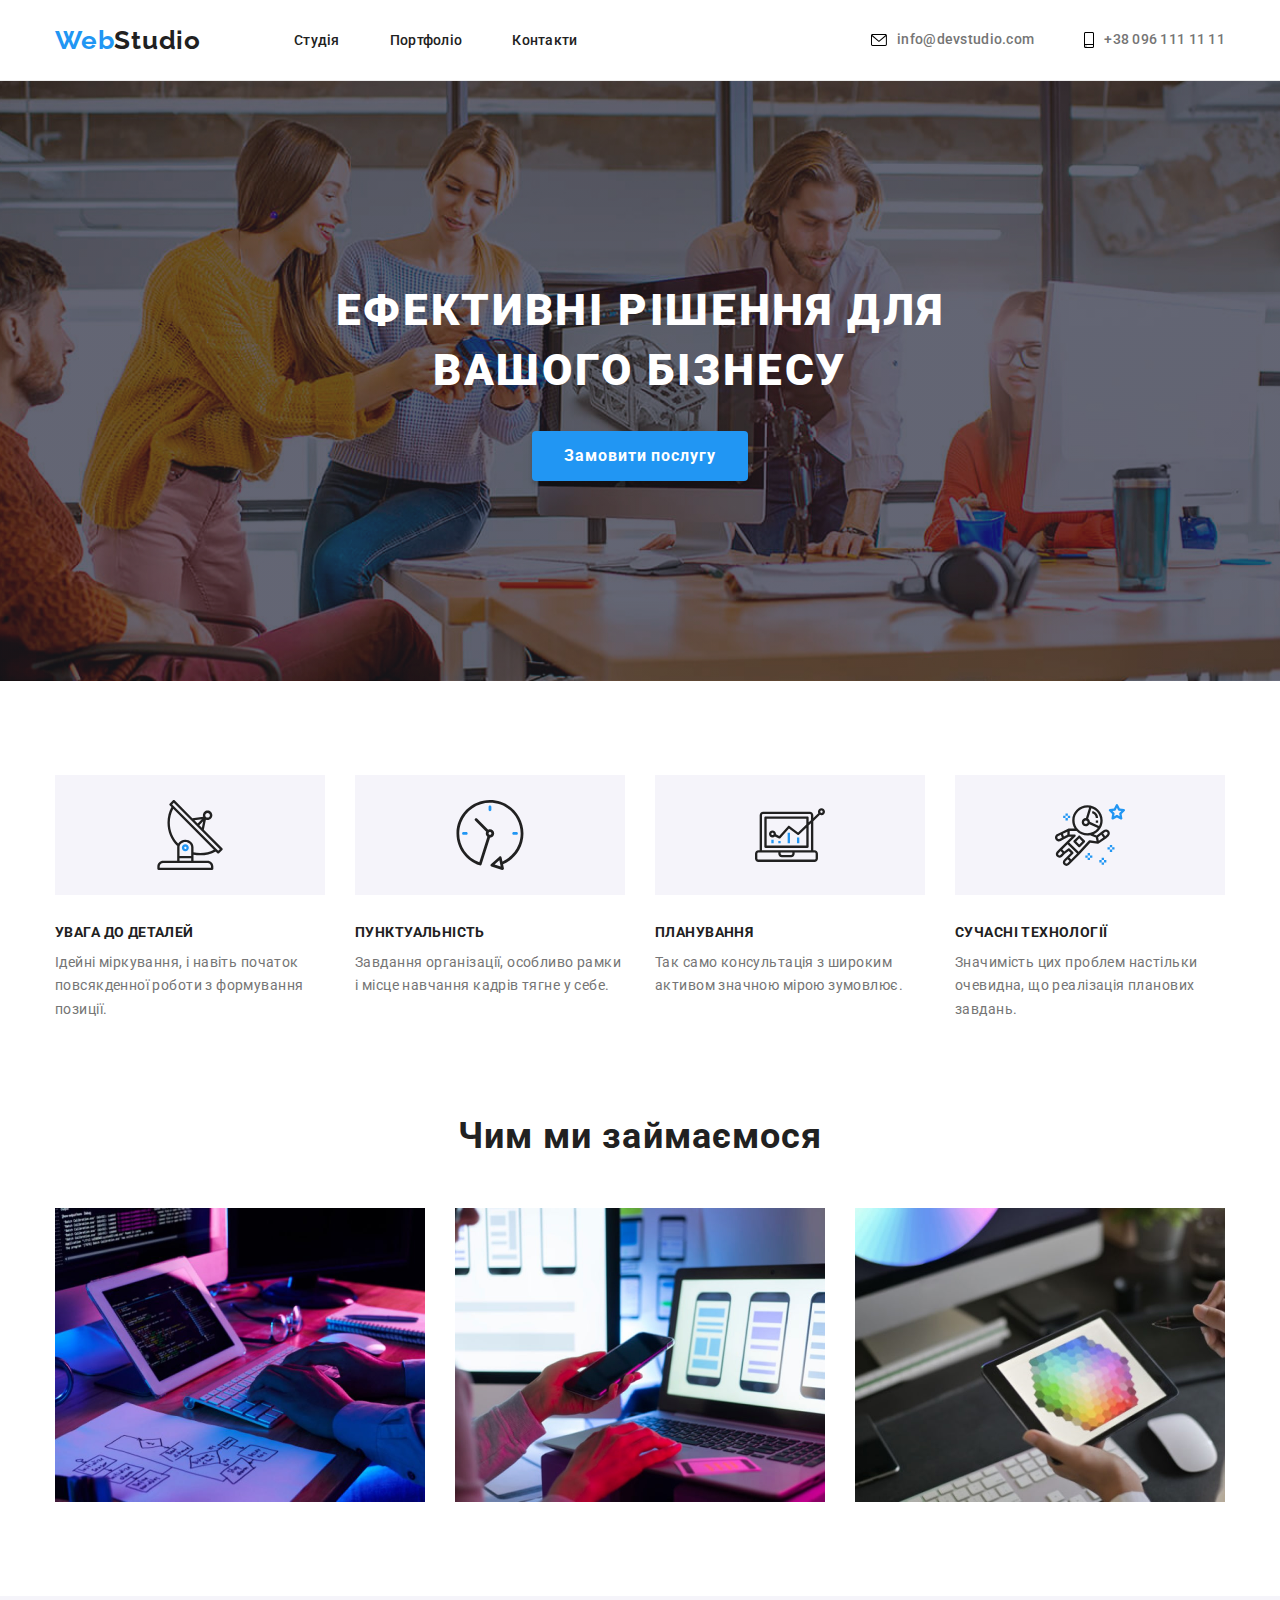
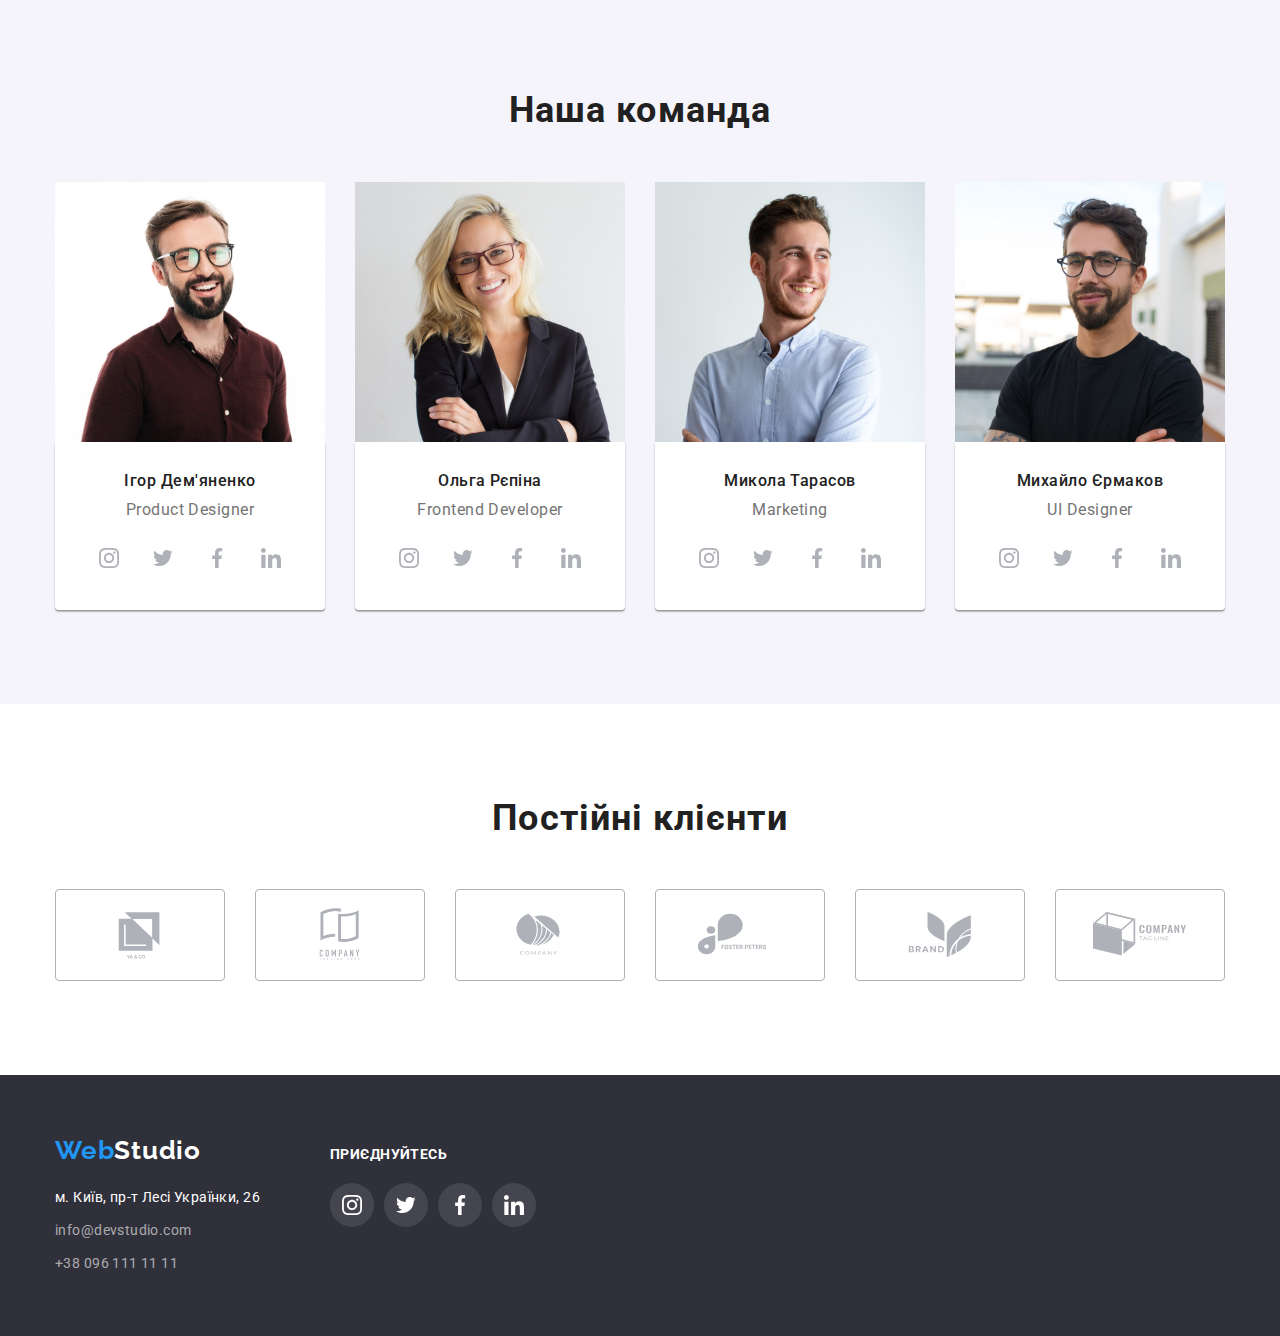
==== index.html @ 471a7d5c "start" ====
<!DOCTYPE html>
<html lang="uk">
  <head>
    <meta charset="UTF-8" />
    <meta http-equiv="X-UA-Compatible" content="IE=edge" />
    <meta name="viewport" content="width=device-width, initial-scale=1.0" />
    <title>Студія</title>
    <link rel="preconnect" href="https://fonts.googleapis.com" />
    <link rel="preconnect" href="https://fonts.gstatic.com" crossorigin />
    <link
      href="https://fonts.googleapis.com/css2?family=Raleway:wght@400;500;700;900&family=Roboto:wght@400;500;700;900&display=swap"
      rel="stylesheet"
    />
    <link
      rel="stylesheet"
      href="https://cdn.jsdelivr.net/npm/modern-normalize@1.1.0/modern-normalize.min.css"
    />
    <link rel="stylesheet" href="css/styles.css" />
  </head>

  <body>
    <!--header-->
    <header class="head-sectione">
      <div class="conteiner-top main-nav">
        <a href="index.html" class="logo-top" lang="en"
          ><span class="logo-top-color">Web</span>Studio</a
        >

        <nav>
          <ul class="link-focus site-nav">
            <li class="items"><a href="index.html" class="nav-link">Студія</a></li>
            <li class="items"><a href="portfolio.html" class="nav-link">Портфоліо</a></li>
            <li class="items"><a href="#" class="nav-link">Контакти</a></li>
          </ul>
        </nav>

        <ul class="link-focus auth-nav">
          <li class="items">
            <a href="mailto:info@devstudio.com" class="contact-nav">
              <svg class="nav-icones" width="16" height="12">
                <use href="./images/icons.svg#poshta"></use>
              </svg>
              info@devstudio.com
            </a>
          </li>
          <li class="items">
            <a href="tel:+380961111111" class="contact-nav">
              <svg class="nav-icones" width="10" height="16">
                <use href="./images/icons.svg#smartphone"></use>
              </svg>
              +38 096 111 11 11
            </a>
          </li>
        </ul>
      </div>
    </header>
    <main>
      <!--section_1-->
      <section class="b-section">
        <div class="conteiner">
          <h1 class="header-text">
            Ефективні рішення для <br />
            вашого бізнесу
          </h1>
          <button class="button" type="button">Замовити послугу</button>
        </div>
      </section>

      <!--section_2-->
      <section class="sections">
        <div class="conteiner">
          <h2 class="title hidden-visally">Опис діятельності</h2>
          <ul class="list section-horizontal">
            <li class="items">
              <div class="first-icones">
                <svg class="icone" width="70" height="70">
                  <use href="./images/icons.svg#antenna" width="70" height="70"></use>
                </svg>
              </div>
              <h3 class="header-text-section-2">УВАГА ДО ДЕТАЛЕЙ</h3>
              <p class="text-section-2">
                Ідейні міркування, і навіть початок повсякденної роботи з формування позиції.
              </p>
            </li>
            <li class="items">
              <div class="first-icones">
                <svg class="icone" width="70" height="70">
                  <use href="./images/icons.svg#clock"></use>
                </svg>
              </div>
              <h3 class="header-text-section-2">ПУНКТУАЛЬНІСТЬ</h3>
              <p class="text-section-2">
                Завдання організації, особливо рамки і місце навчання кадрів тягне у себе.
              </p>
            </li>
            <li class="items">
              <div class="first-icones">
                <svg class="icone" width="70" height="70">
                  <use href="./images/icons.svg#diagram"></use>
                </svg>
              </div>
              <h3 class="header-text-section-2">ПЛАНУВАННЯ</h3>
              <p class="text-section-2">
                Так само консультація з широким активом значною мірою зумовлює.
              </p>
            </li>
            <li class="items">
              <div class="first-icones">
                <svg class="icone" width="70" height="70">
                  <use href="./images/icons.svg#astronaut"></use>
                </svg>
              </div>
              <h3 class="header-text-section-2">СУЧАСНІ ТЕХНОЛОГІЇ</h3>
              <p class="text-section-2">
                Значимість цих проблем настільки очевидна, що реалізація планових завдань.
              </p>
            </li>
          </ul>
        </div>
      </section>
      <!--section_3-->
      <section class="sections about">
        <div class="conteiner">
          <h2 class="title">Чим ми займаємося</h2>
          <ul class="list section-3">
            <li class="items">
              <a href="images/photo_2022-07-14_23-06-50.jpg">
                <img
                  src="images/photo_2022-07-14_23-06-50.jpg"
                  alt="photo"
                  width="370"
                  height="294"
                  class="foto section-3"
              /></a>
            </li>

            <li class="items">
              <a href="images/photo_2022-07-14_23-08-23.jpg">
                <img
                  src="images/photo_2022-07-14_23-08-23.jpg"
                  alt="photo"
                  width="370"
                  height="294"
                  class="foto section-3"
              /></a>
            </li>

            <li class="items">
              <a href="images/photo_2022-07-14_23-08-29.jpg">
                <img
                  src="images/photo_2022-07-14_23-08-29.jpg"
                  alt="photo"
                  width="370"
                  height="294"
                  class="foto section-3"
              /></a>
            </li>
          </ul>
        </div>
      </section>
      <!--section_4-->
      <section class="sections teams">
        <div class="conteiner">
          <h2 class="title">Наша команда</h2>
          <ul class="list section-4">
            <li class="items">
              <a href="images/photo_2022-07-14_22-47-18.jpg">
                <img
                  src="images/photo_2022-07-14_22-47-18.jpg"
                  alt="photo"
                  width="270"
                  height="260"
                  class="foto"
              /></a>
              <div class="conteiner-team">
                <h3 class="header-text-section-4">Ігор Дем'яненко</h3>
                <p class="text-section-4" lang="en">Product Designer</p>
                <ul class="list team-sochmed">
                  <li class="item">
                    <a href="" class="team-links">
                      <svg aria-label="іконка інстаграм" class="icones" width="44" height="44">
                        <use href="./images/icons.svg#icon-instagram"></use>
                      </svg>
                    </a>
                  </li>
                  <li class="item">
                    <a href="" class="team-links">
                      <svg aria-label="іконка твітер" class="icones" width="44" height="44">
                        <use href="./images/icons.svg#icon-tviter"></use>
                      </svg>
                    </a>
                  </li>
                  <li class="item">
                    <a href="" class="team-links">
                      <svg aria-label="іконка феїсбук" class="icones" width="44" height="44">
                        <use href="./images/icons.svg#icon-facebook"></use>
                      </svg>
                    </a>
                  </li>
                  <li class="item">
                    <a href="" class="team-links"
                      ><svg aria-label="іконка линкедін" class="icones" width="44" height="44">
                        <use href="./images/icons.svg#icon-linkedin"></use>
                      </svg>
                    </a>
                  </li>
                </ul>
              </div>
            </li>
            <li class="items">
              <a href="images/photo_2022-07-14_23-00-56.jpg">
                <img
                  src="images/photo_2022-07-14_23-00-56.jpg"
                  alt="photo"
                  width="270"
                  height="260"
                  class="foto"
              /></a>
              <div class="conteiner-team">
                <h3 class="header-text-section-4">Ольга Рєпіна</h3>
                <p class="text-section-4" lang="en">Frontend Developer</p>
                <ul class="list team-sochmed">
                  <li class="item">
                    <a href="" class="team-links">
                      <svg aria-label="іконка інстаграм" class="icones" width="44" height="44">
                        <use href="./images/icons.svg#icon-instagram"></use>
                      </svg>
                    </a>
                  </li>
                  <li class="item">
                    <a href="" class="team-links">
                      <svg aria-label="іконка твітер" class="icones" width="44" height="44">
                        <use href="./images/icons.svg#icon-tviter"></use>
                      </svg>
                    </a>
                  </li>
                  <li class="item">
                    <a href="" class="team-links">
                      <svg aria-label="іконка феїсбук" class="icones" width="44" height="44">
                        <use href="./images/icons.svg#icon-facebook"></use>
                      </svg>
                    </a>
                  </li>
                  <li class="item">
                    <a href="" class="team-links"
                      ><svg aria-label="іконка линкедін" class="icones" width="44" height="44">
                        <use href="./images/icons.svg#icon-linkedin"></use>
                      </svg>
                    </a>
                  </li>
                </ul>
              </div>
            </li>
            <li class="items">
              <a href="images/photo_2022-07-14_23-04-40.jpg">
                <img
                  src="images/photo_2022-07-14_23-04-40.jpg"
                  alt="photo"
                  width="270"
                  height="260"
                  class="foto"
              /></a>
              <div class="conteiner-team">
                <h3 class="header-text-section-4">Микола Тарасов</h3>
                <p class="text-section-4" lang="en">Marketing</p>
                <ul class="list team-sochmed">
                  <li class="item">
                    <a href="" class="team-links">
                      <svg aria-label="іконка інстаграм" class="icones" width="44" height="44">
                        <use href="./images/icons.svg#icon-instagram"></use>
                      </svg>
                    </a>
                  </li>
                  <li class="item">
                    <a href="" class="team-links">
                      <svg aria-label="іконка твітер" class="icones" width="44" height="44">
                        <use href="./images/icons.svg#icon-tviter"></use>
                      </svg>
                    </a>
                  </li>
                  <li class="item">
                    <a href="" class="team-links">
                      <svg aria-label="іконка феїсбук" class="icones" width="44" height="44">
                        <use href="./images/icons.svg#icon-facebook"></use>
                      </svg>
                    </a>
                  </li>
                  <li class="item">
                    <a href="" class="team-links"
                      ><svg aria-label="іконка линкедін" class="icones" width="44" height="44">
                        <use href="./images/icons.svg#icon-linkedin"></use>
                      </svg>
                    </a>
                  </li>
                </ul>
              </div>
            </li>
            <li class="items">
              <a href="images/photo_2022-07-14_23-06-06.jpg">
                <img
                  src="images/photo_2022-07-14_23-06-06.jpg"
                  alt="photo"
                  width="270"
                  height="260"
                  class="foto"
              /></a>
              <div class="conteiner-team">
                <h3 class="header-text-section-4">Михайло Єрмаков</h3>
                <p class="text-section-4" lang="en">UI Designer</p>
                <ul class="list team-sochmed">
                  <li class="item">
                    <a href="" class="team-links">
                      <svg aria-label="іконка інстаграм" class="icones" width="44" height="44">
                        <use href="./images/icons.svg#icon-instagram"></use></svg
                    ></a>
                  </li>

                  <li class="item">
                    <a href="" class="team-links">
                      <svg aria-label="іконка твітер" class="icones" width="44" height="44">
                        <use href="./images/icons.svg#icon-tviter"></use>
                      </svg>
                    </a>
                  </li>
                  <li class="item">
                    <a href="" class="team-links">
                      <svg aria-label="іконка феїсбук" class="icones" width="44" height="44">
                        <use href="./images/icons.svg#icon-facebook"></use>
                      </svg>
                    </a>
                  </li>
                  <li class="item">
                    <a href="" class="team-links"
                      ><svg aria-label="іконка линкедін" class="icones" width="44" height="44">
                        <use href="./images/icons.svg#icon-linkedin"></use>
                      </svg>
                    </a>
                  </li>
                </ul>
              </div>
            </li>
          </ul>
        </div>
      </section>

      <!--section_5-->
      <section class="sections">
        <div class="conteiner section-5">
          <h2 class="title">Постійні клієнти</h2>
          <ul class="list clients">
            <li class="item">
              <a href="" class="clients-links">
                <svg aria-label="іконка логотип" class="icones" width="106" height="60">
                  <use href="./images/icons.svg#icon-Logo"></use>
                </svg>
              </a>
            </li>
            <li class="item">
              <a href="" class="clients-links">
                <svg aria-label="іконка логотип" class="icones" width="106" height="60">
                  <use href="./images/icons.svg#icon-Logo-2"></use>
                </svg>
              </a>
            </li>
            <li class="item">
              <a href="" class="clients-links">
                <svg aria-label="іконка логотип" class="icones" width="106" height="60">
                  <use href="./images/icons.svg#icon-Logo-3"></use>
                </svg>
              </a>
            </li>
            <li class="item">
              <a href="" class="clients-links">
                <svg aria-label="іконка логотип" class="icones" width="106" height="60">
                  <use href="./images/icons.svg#icon-Logo-4"></use>
                </svg>
              </a>
            </li>
            <li class="item">
              <a href="" class="clients-links">
                <svg class="icones" width="106" height="60">
                  <use href="./images/icons.svg#icon-Logo-5"></use>
                </svg>
              </a>
            </li>
            <li class="item">
              <a href="" class="clients-links">
                <svg aria-label="іконка логотип" class="icones" width="106" height="60">
                  <use href="./images/icons.svg#icon-Logo-6"></use>
                </svg>
              </a>
            </li>
          </ul>
        </div>
      </section>
    </main>
    <!--Footer-->
    <footer class="footer-background">
      <div class="conteiner footer-conteiner">
        <div class="conteiner-footer">
          <a href="index.html" class="logo-footer" lang="en"
            >Web<span class="logo-footer-color">Studio</span></a
          >
          <address>
            <ul class="ul-address">
              <li class="items">
                <a
                  class="adress-link"
                  href="https://goo.gl/maps/CPtrU1FHBa2aNyZL9"
                  target="_blank"
                  rel="noopener noreferrer"
                  >м. Київ, пр-т Лесі Українки, 26</a
                >
              </li>
              <li class="items">
                <a href="mailto:info@devstudio.com" class="contact-footer">info@devstudio.com</a>
              </li>
              <li class="items">
                <a href="tel:+380961111111" class="contact-footer">+38 096 111 11 11</a>
              </li>
            </ul>
          </address>
        </div>

        <div class="sochmed-conteiner">
          <h2 class="title-footer">ПРИЄДНУЙТЕСЬ</h2>
          <ul class="list footer-sochmed">
            <li class="item">
              <a href="" class="foot-links">
                <svg aria-label="іконка інстаграм" class="icones" width="20" height="20">
                  <use href="./images/icons.svg#icon-instagram"></use>
                </svg>
              </a>
            </li>
            <li class="item">
              <a href="" class="foot-links">
                <svg aria-label="іконка твітер" class="icones" width="20" height="20">
                  <use href="./images/icons.svg#icon-tviter"></use>
                </svg>
              </a>
            </li>
            <li class="item">
              <a href="" class="foot-links">
                <svg aria-label="іконка феїсбук" class="icones" width="20" height="20">
                  <use href="./images/icons.svg#icon-facebook"></use>
                </svg>
              </a>
            </li>
            <li class="item">
              <a href="" class="foot-links">
                <svg aria-label="іконка линкедін" class="icones" width="20" height="20">
                  <use href="./images/icons.svg#icon-linkedin"></use>
                </svg>
              </a>
            </li>
          </ul>
        </div>
      </div>
    </footer>
  </body>
</html>
---- css/styles.css ----
html {
  box-sizing: border-box;
}

*,
*::before,
*::after {
  box-sizing: inherit;
}

img {
  display: block;
  max-width: 100%;
}

.list,
.link-focus,
.ul-address {
  list-style: none;
  padding: 0;
  margin: 0;
}

h1,
h2,
h3,
h4,
p {
  margin-top: 0;
  margin-bottom: 0;
}

ul,
ol {
  margin-top: 0;
  margin-bottom: 0;
  padding-left: 0;
}

button {
  cursor: pointer;
}

body {
  font-family: 'Raleway', sans-serif;
  font-family: 'Roboto', sans-serif;
  font-size: 16px;
  letter-spacing: 0.03em;
  color: var(--text-color-p);
  background-color: var(--body-background-color);
}

:root {
  --text-color: #212121;
  --beckground-color: #2196f3;
  --text-color-p: #757575;
  --body-background-color: #ffffff;
  --button-hover-focus: #188ce8;
  --footer-bacground-color: #2f303a;
  --teams-bacground-color: #f5f4fa;
  --border-color: #eeeeee;
  --icone-color: #afb1b8;
  --icone-bg-color: #f5f4fa;
  /* --technical-color: tomato; */
}

.sections {
  padding-top: 94px;
  padding-bottom: 94px;
}

.conteiner,
.conteiner-top {
  margin-left: auto;
  margin-right: auto;
  padding-left: 15px;
  padding-right: 15px;
  width: 1200px;
  outline: 2px solid var(--technical-color);
}

/* =========================header ==================== */
.head-sectione {
  background-color: var(--body-background-color);
  border-bottom: 1px solid;
  color: #ececec;
}

.conteiner-top {
  height: 80px;
}

.logo-top {
  font-family: 'Raleway';
  font-weight: 700;
  font-size: 26px;
  line-height: 1.19;
  letter-spacing: 0.03em;
  color: var(--text-color);
  text-decoration: none;
}

.logo-top-color {
  color: var(--beckground-color);
}

/* =========================== nav ==========================*/
.main-nav {
  display: flex;
  align-items: center;
}

.site-nav {
  display: flex;
  margin-left: 93px;
}

.site-nav .items:not(:last-child) {
  margin-right: 50px;
}

.auth-nav {
  display: flex;
  margin-left: auto;
}

.auth-nav .link {
  padding-top: 32px;
  padding-bottom: 32px;
}

.auth-nav .items:not(:first-child) {
  margin-left: 50px;
}

.link-focus a:hover {
  color: var(--beckground-color);
}

.link-focus a:focus {
  outline: none;
  color: var(--beckground-color);
}

.nav-link,
.contact-nav {
  font-weight: 500;
  font-size: 14px;
  line-height: 1.14;
  letter-spacing: 0.02em;
  text-decoration: none;
  color: var(--text-color);
}

.contact-nav {
  display: flex;
  align-items: center;
  color: var(--text-color-p);
}

.nav-icones {
  margin-right: 10px;
}

.site-nav:hover,
.site-nav:focus,
.auth-nav a:hover,
.auth-nav a:focus {
  color: var(--beckground-color);
  fill: var(--beckground-color);
}
/* ================== section_1 ==================== */
.b-section {
  padding-top: 200px;
  padding-bottom: 200px;
  background-color: var(--footer-bacground-color);
  text-align: center;
  background-image: linear-gradient(to right, rgba(47, 48, 58, 0.4), rgba(47, 48, 58, 0.4)),
    url(../images/сoworker.jpg);
  background-position: center;
  background-size: cover;
  max-width: 1600px;
  margin: 0 auto;
}

.header-text {
  font-weight: 900;
  font-size: 44px;
  line-height: 1.36;
  letter-spacing: 0.06em;
  text-transform: uppercase;
  text-decoration: none;
  color: var(--body-background-color);
  margin-top: 0px;
  margin-bottom: 30px;
}

/* =====================button Studio=====================*/
.button {
  font-family: 'Roboto';
  background: var(--beckground-color);
  box-shadow: 0px 4px 4px rgba(0, 0, 0, 0.15);
  border-radius: 4px;
  font-weight: 700;
  font-size: 16px;
  line-height: 1.87;
  display: inline-block;
  align-items: center;
  text-align: center;
  letter-spacing: 0.06em;
  color: var(--body-background-color);
  border-color: transparent;
  padding: 8px 30px;
}

.button:hover,
.button:focus {
  background-color: var(--button-hover-focus);
  box-shadow: 0px 4px 4px rgba(0, 0, 0, 0.15);
  border-radius: 4px;
}

/* ============================ cection-2================= */
.section-horizontal {
  display: flex;
  flex-wrap: wrap;
  margin: 0 0 0 -30px;
  padding: 0px;
}

.section-horizontal > .items {
  flex-basis: calc(100% / 4 - 30px);
  margin-left: 30px;
}

.title {
  font-weight: 700;
  font-size: 36px;
  line-height: 1.16;
  text-align: center;
  letter-spacing: 0.03em;
  color: var(--text-color);
  margin: 0px;
  margin-bottom: 50px;
}

.hidden-visally {
  position: fixed;
  transform: scale(0);
}

.hidden-visally .text-section-2 {
  color: var(--secondory-text-color);
  margin-top: 0;
  font-size: 14px;
  line-height: 1.7;
}

.header-text-section-2 {
  font-weight: 700;
  font-size: 14px;
  line-height: 1.14;
  letter-spacing: 0.03em;
  text-transform: uppercase;
  color: var(--text-color);
  margin-bottom: 10px;
}

.text-section-2 {
  font-size: 14px;
  line-height: 1.71;
  letter-spacing: 0.03em;
  text-decoration: none;
  color: var(--text-color-p);
  margin-top: 0;
}

.first-icones {
  height: 120px;
  margin-bottom: 30px;
  background-color: var(--icone-bg-color);
  display: flex;
  justify-content: center;
  align-items: center;
}

.icone {
  background-color: var(--icone-bg-color);
}

/* Line
.line {
  width: 1600px;
  height: 0px;
  left: 0px;
  top: 80px;
  border: 1px solid #ececec;
} */

/* ====================== section-3 ===================== */

.about {
  padding-top: 0;
}

.section-3 {
  display: flex;
}

.section-3 > .items {
  display: inline-block;
}

.section-3 .items + .items {
  margin-left: 30px;
}

/* ======================== section-4 ========================*/

.header-text-section-4,
.text-section-4 {
  font-weight: 500;
  font-size: 16px;
  line-height: 1.18;
  text-align: center;
  letter-spacing: 0.03em;
  color: var(--text-color);
  margin-top: 0;
}

.header-text-section-4 {
  margin-bottom: 10px;
}

.text-section-4 {
  font-weight: 400;
  font-size: 16px;
  color: var(--text-color-p);
}

.teams {
  background-color: var(--teams-bacground-color);
}

.section-4 {
  display: flex;
  flex-wrap: wrap;
  margin: 0 0 0 -30px;
}

.section-4 > .items {
  flex-basis: calc(100% / 4 - 30px);
  margin-left: 30px;
  background-color: var(--body-background-color);
  width: 270px;
}

.conteiner-team {
  display: block;
  padding: 30px 0;
  margin-top: 0;
  margin-bottom: 0;
  outline: 2px solid var(--technical-color);
  box-shadow: 0px 1px 3px rgba(0, 0, 0, 0.12), 0px 1px 1px rgba(0, 0, 0, 0.14),
    0px 2px 1px rgba(0, 0, 0, 0.2);
  border-radius: 0px 0px 4px 4px;
}

.team-sochmed {
  display: flex;
  flex-wrap: wrap;
  justify-content: center;
  column-gap: 10px;
  margin-top: 16px;
}

.team-sochmed .icones {
  width: 20px;
  height: 20px;
  box-sizing: border-box;
  outline: 2px solid var(--technical-color);
}

.team-links {
  display: flex;
  align-items: center;
  justify-content: space-around;
  width: 44px;
  height: 44px;
  border-radius: 50%;
  color: var(--icone-color);
  fill: currentColor;
  outline: 2px solid var(--technical-color);
}
.team-links:hover,
.team-links:focus {
  color: var(--button-hover-focus);
  background-color: var(--beckground-color);
}

.team-links:hover .icones,
.team-links:focus .icones {
  fill: var(--body-background-color);
}

/* ====================== section-5 =======================================*/

.clients {
  display: flex;
  flex-wrap: wrap;
  justify-content: center;
  column-gap: 30px;
}

.clients .item {
  flex-basis: calc((100% - 150px) / 6);
}

.clients-links {
  display: flex;
  justify-content: center;
  align-items: center;
  height: 92px;
  color: var(--icone-color);
  fill: currentColor;
  border: 1px solid var(--icone-color);
  border-radius: 4px;
  outline: 2px solid var(--technical-color);
}

.clients > .icones {
  display: flex;
  align-self: center;
  width: 170px;
  height: 92px;
}

.clients-links:hover,
.clients-links:focus {
  fill: var(--beckground-color);
  border-color: var(--beckground-color);
}

/* =======================Footer===========================================*/
.logo-footer {
  font-family: 'Raleway';
  font-weight: 700;
  font-size: 26px;
  line-height: 1.19;
  letter-spacing: 0.03em;
  text-decoration: none;
  color: var(--beckground-color);
  display: inline-block;
  margin-bottom: 20px;
}

.logo-footer-color {
  color: var(--body-background-color);
}

.footer-background {
  background: var(--footer-bacground-color);
  padding-top: 60px;
  padding-bottom: 60px;
}

.adress-link {
  font-size: 14px;
  line-height: 1.7;
  font-style: normal;
  letter-spacing: 0.03em;
  text-decoration: none;
  color: var(--body-background-color);
}

.contact-footer {
  font-size: 14px;
  line-height: 1.7;
  text-decoration: none;
  font-style: normal;
  letter-spacing: 0.03em;
  color: rgba(255, 255, 255, 0.6);
}

.ul-address > .items:not(:last-child) {
  margin-bottom: 9px;
}

.ul-address a:hover,
.ul-address a:focus {
  color: var(--beckground-color);
  outline: none;
}

.sochmed-conteiner {
  margin-left: 70px;
}

.title-footer {
  font-family: 'Roboto';
  font-style: normal;
  font-weight: 700;

  font-size: 14px;
  line-height: 1.14;
  letter-spacing: 0.03em;
  text-transform: uppercase;
  margin-top: 12px;
  margin-bottom: 20px;
  color: var(--body-background-color);
}

.sochmed-footer {
  display: flex;
  flex-wrap: wrap;
}

.sochmed-footer {
  display: flex;
  flex-wrap: wrap;
}

.footer-conteiner {
  display: flex;
}

.footer-sochmed {
  display: flex;
  flex-wrap: wrap;
}

.footer-sochmed > .item {
  display: flex;
}

.icones .conteiner-footer {
  margin-left: auto;
  margin-right: auto;
  padding-left: 15px;
  padding-right: 15px;
  margin: 0;
  outline: 2px solid var(--technical-color);
}

.foot-links .icones {
  background-repeat: no-repeat;
  background-size: 20px 20px;
  background-position: left, center -10px, center, right;
  background-origin: content-box;
  fill: #ffffff;
}

.foot-links {
  display: flex;
  align-items: center;
  justify-content: center;
  margin-right: 10px;
  width: 44px;
  height: 44px;
  border-radius: 50%;
  color: var(--body-background-color);
  fill: currentColor;
  background-color: rgba(255, 255, 255, 0.1);
}
.foot-links:hover,
.foot-links:focus {
  color: var(--body-background-color);
  background-color: var(--button-hover-focus);
}

.foot-links {
  fill: var(--body-background-color);
}

/*========================= portfoli=========================*/
.button-portfolio {
  font-family: 'Roboto';
  font-weight: 500;
  font-size: 16px;
  line-height: 1.62;
  border-radius: 4px;
  border-color: transparent;
  text-align: center;
  background: #f5f4fa;
  border-radius: 4px;
  display: inline-block;
  padding: 6px 22px;
  background-color: var(--teams-bacground-color);
}

.button-portfolio:hover,
.button-portfolio:focus {
  color: var(--body-background-color);
  background-color: var(--button-hover-focus);
  font-family: 'Roboto';
  font-weight: 500;
  font-size: 16px;
  line-height: 1.62;
  box-shadow: 0px 3px 1px rgba(0, 0, 0, 0.1), 0px 1px 2px rgba(0, 0, 0, 0.08),
    0px 2px 2px rgba(0, 0, 0, 0.12);
  border-radius: 4px;
  border-color: transparent;
}

.conteiner-port-text {
  display: block;
  padding: 24px 20px;
  margin-top: 0;
  margin-bottom: 0;
  outline: 2px solid var(--technical-color);
  border-left: 1px solid var(--border-color);
  border-bottom: 1px solid var(--border-color);
  border-right: 1px solid var(--border-color);
}

.title-portfolio {
  font-weight: 700;
  font-size: 18px;
  line-height: 2;
  letter-spacing: 0.06em;
  color: var(--text-color);
  margin-top: 0px;
  margin-bottom: 4px;
}

.text-portfolio {
  font-size: 16px;
  line-height: 1.8;
  color: var(--text-color-p);
  letter-spacing: 0.03em;
  margin: 0px;
}

.main-portfolio .portfolio-button {
  display: flex;
  justify-content: center;
  margin-bottom: 50px;
}

.portfolio-button {
  display: flex;
}

.decoration {
  text-decoration: none;
}

.picture-decoration:hover,
.picture-decoration:focus {
  display: block;
  box-shadow: 0px 1px 1px rgba(0, 0, 0, 0.12), 0px 4px 4px rgba(0, 0, 0, 0.06),
    1px 4px 6px rgba(0, 0, 0, 0.16);
}

.portfolio-button > .items {
  display: inline-block;
}

.portfolio-button .items + .items {
  margin-left: 8px;
}

.elements-portfolio {
  display: flex;
  flex-wrap: wrap;
  justify-content: space-between;
}

.elements-portfolio > .items {
  flex-basis: calc(100% / 3 - 30px);
}

.elements-portfolio > .items:not(:nth-child(-n + 3)) {
  margin-top: 30px;
}
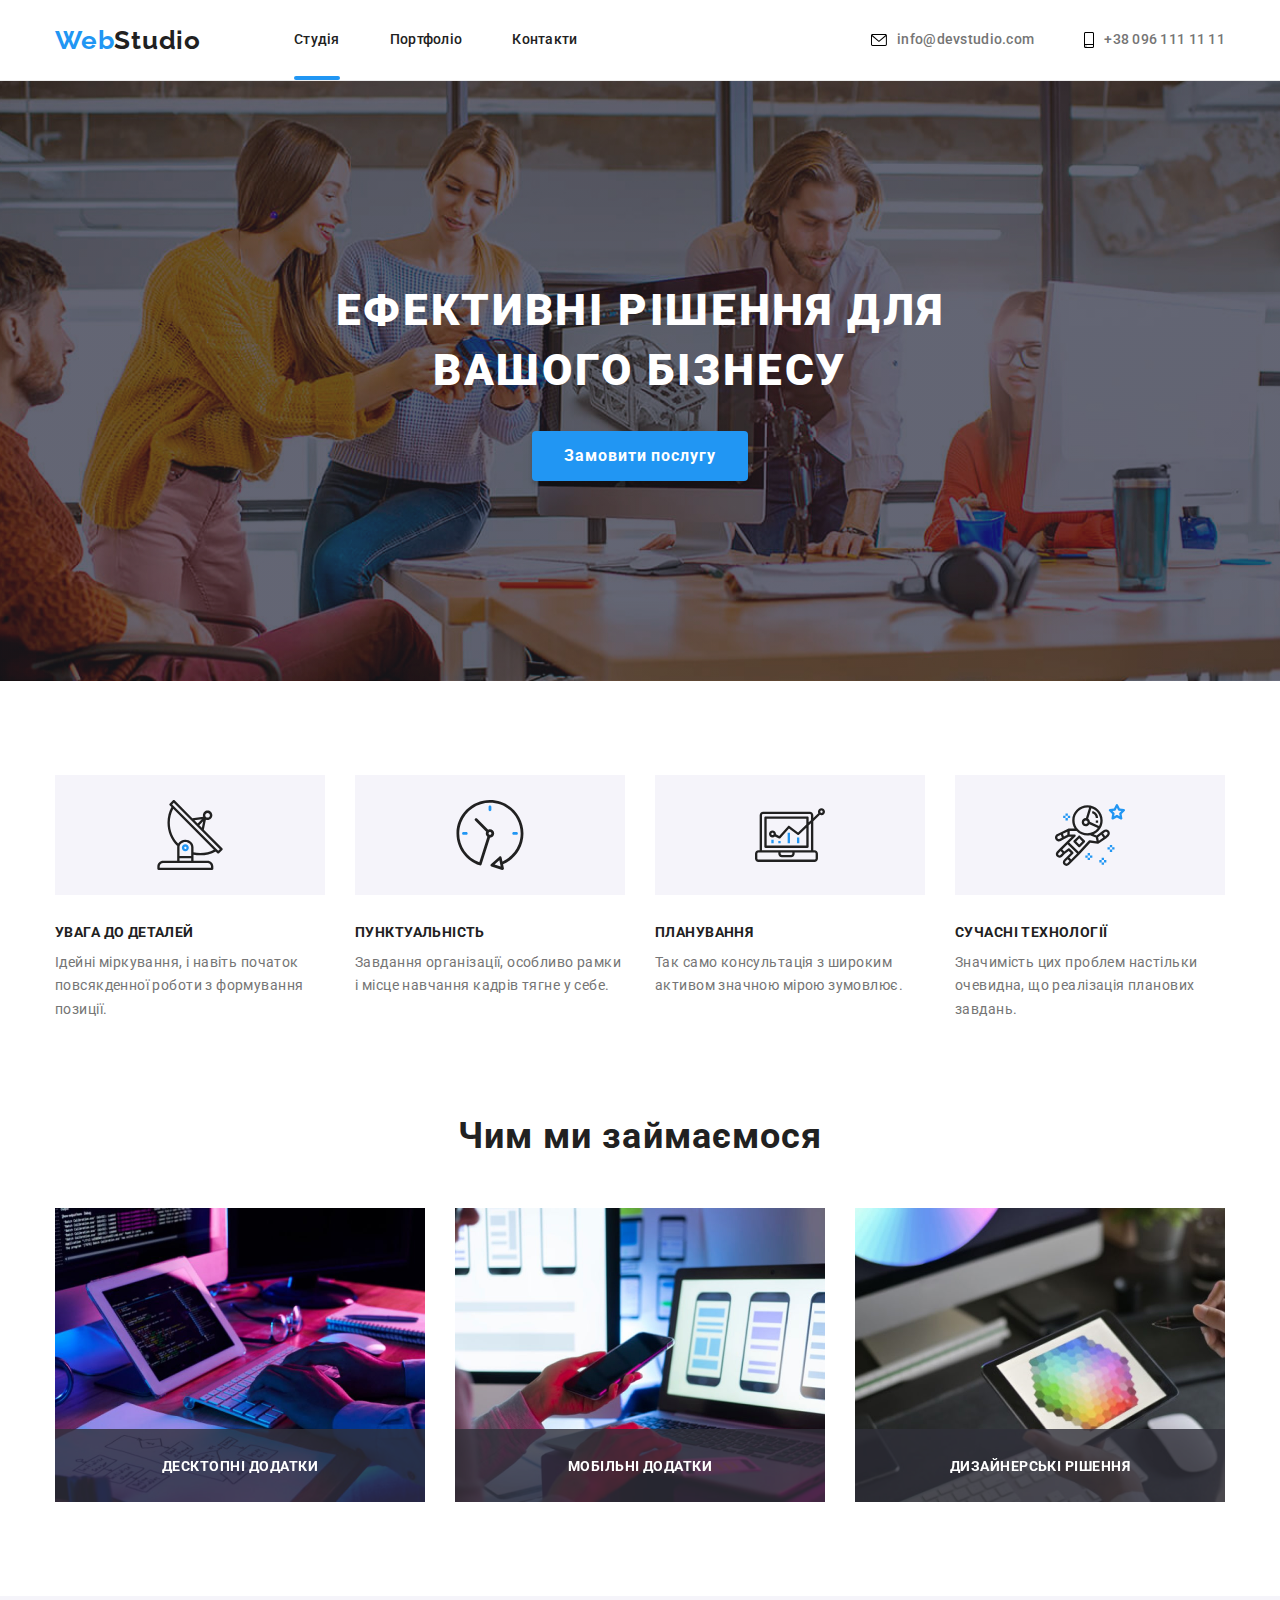
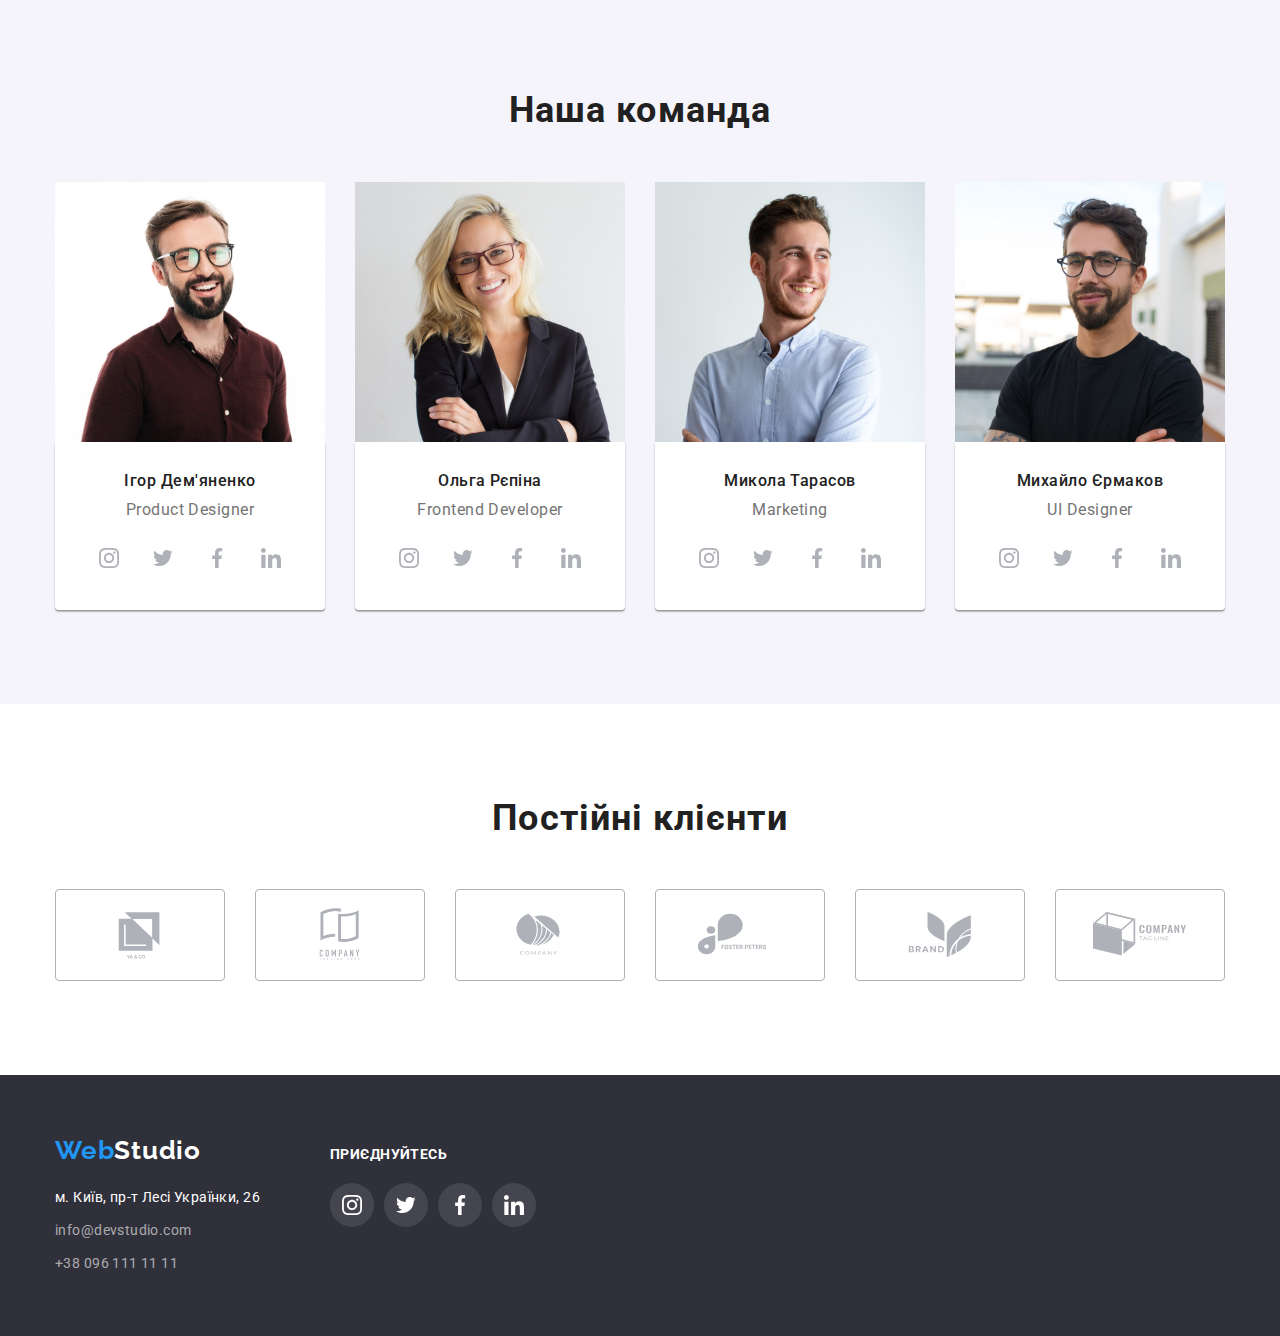
==== commit d9ef9138: "close" ====
--- a/index.html
+++ b/index.html
@@ -1,461 +1,411 @@
 <!DOCTYPE html>
 <html lang="uk">
-  <head>
-    <meta charset="UTF-8" />
-    <meta http-equiv="X-UA-Compatible" content="IE=edge" />
-    <meta name="viewport" content="width=device-width, initial-scale=1.0" />
-    <title>Студія</title>
-    <link rel="preconnect" href="https://fonts.googleapis.com" />
-    <link rel="preconnect" href="https://fonts.gstatic.com" crossorigin />
-    <link
-      href="https://fonts.googleapis.com/css2?family=Raleway:wght@400;500;700;900&family=Roboto:wght@400;500;700;900&display=swap"
-      rel="stylesheet"
-    />
-    <link
-      rel="stylesheet"
-      href="https://cdn.jsdelivr.net/npm/modern-normalize@1.1.0/modern-normalize.min.css"
-    />
-    <link rel="stylesheet" href="css/styles.css" />
-  </head>
+<head>
+  <meta charset="UTF-8" />
+  <meta http-equiv="X-UA-Compatible" content="IE=edge" />
+  <meta name="viewport" content="width=device-width, initial-scale=1.0" />
+  <title>Студія</title>
+  <link rel="preconnect" href="https://fonts.googleapis.com" />
+  <link rel="preconnect" href="https://fonts.gstatic.com" crossorigin />
+  <link
+    href="https://fonts.googleapis.com/css2?family=Raleway:wght@400;500;700;900&family=Roboto:wght@400;500;700;900&display=swap"
+    rel="stylesheet" />
+  <link rel="stylesheet" href="https://cdn.jsdelivr.net/npm/modern-normalize@1.1.0/modern-normalize.min.css" />
 
-  <body>
-    <!--header-->
-    <header class="head-sectione">
-      <div class="conteiner-top main-nav">
-        <a href="index.html" class="logo-top" lang="en"
-          ><span class="logo-top-color">Web</span>Studio</a
-        >
-
-        <nav>
-          <ul class="link-focus site-nav">
-            <li class="items"><a href="index.html" class="nav-link">Студія</a></li>
-            <li class="items"><a href="portfolio.html" class="nav-link">Портфоліо</a></li>
-            <li class="items"><a href="#" class="nav-link">Контакти</a></li>
-          </ul>
-        </nav>
-
-        <ul class="link-focus auth-nav">
-          <li class="items">
-            <a href="mailto:info@devstudio.com" class="contact-nav">
-              <svg class="nav-icones" width="16" height="12">
-                <use href="./images/icons.svg#poshta"></use>
-              </svg>
-              info@devstudio.com
-            </a>
-          </li>
-          <li class="items">
-            <a href="tel:+380961111111" class="contact-nav">
-              <svg class="nav-icones" width="10" height="16">
-                <use href="./images/icons.svg#smartphone"></use>
-              </svg>
-              +38 096 111 11 11
-            </a>
-          </li>
-        </ul>
-      </div>
-    </header>
-    <main>
-      <!--section_1-->
-      <section class="b-section">
-        <div class="conteiner">
-          <h1 class="header-text">
-            Ефективні рішення для <br />
-            вашого бізнесу
-          </h1>
-          <button class="button" type="button">Замовити послугу</button>
-        </div>
-      </section>
-
-      <!--section_2-->
-      <section class="sections">
-        <div class="conteiner">
-          <h2 class="title hidden-visally">Опис діятельності</h2>
-          <ul class="list section-horizontal">
+  <link rel="stylesheet" href="css/styles.css" />
+</head>
+<body>
+  <!--header-->
+  <header class="head-sectione">
+    <div class="conteiner-top main-nav">
+      <a href="index.html" class="logo-top" lang="en"><span class="logo-top-color">Web</span>Studio</a>
+      <nav>
+        <ul class="link-focus site-nav">
+          <li class="items"><a href="index.html" class="nav-link emphasize">Студія</a></li>
+          <li class="items"><a href="portfolio.html" class="nav-link">Портфоліо</a></li>
+          <li class="items"><a href="#" class="nav-link">Контакти</a></li>
+        </ul>
+      </nav>
+      <ul class="link-focus auth-nav">
+        <li class="items">
+          <a href="mailto:info@devstudio.com" class="contact-nav">
+            <svg class="nav-icones" width="16" height="12">
+              <use href="./images/icons.svg#poshta"></use>
+            </svg>
+            info@devstudio.com
+          </a>
+        </li>
+        <li class="items">
+          <a href="tel:+380961111111" class="contact-nav">
+            <svg class="nav-icones" width="10" height="16">
+              <use href="./images/icons.svg#smartphone"></use>
+            </svg>
+            +38 096 111 11 11
+          </a>
+        </li>
+      </ul>
+    </div>
+  </header>
+  <main>
+    <!-- section_1 -->
+    <section class="b-section">
+      <div class="conteiner">
+        <h1 class="header-text">
+          Ефективні рішення для <br />
+          вашого бізнесу
+        </h1>
+        <button class="button" type="button" data-modal-open>Замовити послугу</button>
+        <div class="backdrop is-hidden" data-modal>
+          <div class="modal" lang="en">
+            <p>Lorem ipsum dolor sit amet consectetur adipisicing elit. Vero voluptatum ab aliquid aperiam ea quaerat
+              quae,
+              distinctio placeat laborum hic.</p>
+            <button type="button" class="close-button" data-modal-close>
+              <svg class="close-img" width="18" height="18">
+                <use href="./images/icons.svg#icon-close-black"></use>
+              </svg>
+            </button>
+          </div>
+    </section>
+    <!--section_2-->
+    <section class="sections">
+      <div class="conteiner">
+        <h2 class="title hidden-visally">Опис діятельності</h2>
+        <ul class="list section-horizontal">
+          <li class="items">
+            <div class="first-icones">
+              <svg class="icone" width="70" height="70">
+                <use href="./images/icons.svg#antenna" width="70" height="70"></use>
+              </svg>
+            </div>
+            <h3 class="header-text-section-2">УВАГА ДО ДЕТАЛЕЙ</h3>
+            <p class="text-section-2">
+              Ідейні міркування, і навіть початок повсякденної роботи з формування позиції.
+            </p>
+          </li>
+          <li class="items">
+            <div class="first-icones">
+              <svg class="icone" width="70" height="70">
+                <use href="./images/icons.svg#clock"></use>
+              </svg>
+            </div>
+            <h3 class="header-text-section-2">ПУНКТУАЛЬНІСТЬ</h3>
+            <p class="text-section-2">
+              Завдання організації, особливо рамки і місце навчання кадрів тягне у себе.
+            </p>
+          </li>
+          <li class="items">
+            <div class="first-icones">
+              <svg class="icone" width="70" height="70">
+                <use href="./images/icons.svg#diagram"></use>
+              </svg>
+            </div>
+            <h3 class="header-text-section-2">ПЛАНУВАННЯ</h3>
+            <p class="text-section-2">
+              Так само консультація з широким активом значною мірою зумовлює.
+            </p>
+          </li>
+          <li class="items">
+            <div class="first-icones">
+              <svg class="icone" width="70" height="70">
+                <use href="./images/icons.svg#astronaut"></use>
+              </svg>
+            </div>
+            <h3 class="header-text-section-2">СУЧАСНІ ТЕХНОЛОГІЇ</h3>
+            <p class="text-section-2">
+              Значимість цих проблем настільки очевидна, що реалізація планових завдань.
+            </p>
+          </li>
+        </ul>
+      </div>
+    </section>
+    <!--section_3-->
+    <section class="sections about">
+      <div class="conteiner">
+        <h2 class="title">Чим ми займаємося</h2>
+        <ul class="list section-3">
+          <li class="items">
+            <a href="images/photo_2022-07-14_23-06-50.jpg">
+              <img src="images/photo_2022-07-14_23-06-50.jpg" alt="photo" width="370" height="294"
+                class="foto section-3" /></a>
+            <p class="about-discript">Десктопні додатки</p>
+          </li>
+          <li class="items">
+            <a href="images/photo_2022-07-14_23-08-23.jpg">
+              <img src="images/photo_2022-07-14_23-08-23.jpg" alt="photo" width="370" height="294"
+                class="foto section-3" /></a>
+            <p class="about-discript">Мобільні додатки</p>
+          </li>
+          <li class="items">
+            <a href="images/photo_2022-07-14_23-08-29.jpg">
+              <img src="images/photo_2022-07-14_23-08-29.jpg" alt="photo" width="370" height="294"
+                class="foto section-3" /></a>
+            <p class="about-discript">Дизайнерські рішення</p>
+          </li>
+        </ul>
+      </div>
+    </section>
+    <!--section_4-->
+    <section class="sections teams">
+      <div class="conteiner">
+        <h2 class="title">Наша команда</h2>
+        <ul class="list section-4">
+          <li class="items">
+            <a href="images/photo_2022-07-14_22-47-18.jpg">
+              <img src="images/photo_2022-07-14_22-47-18.jpg" alt="photo" width="270" height="260" class="foto" /></a>
+            <div class="conteiner-team">
+              <h3 class="header-text-section-4">Ігор Дем'яненко</h3>
+              <p class="text-section-4" lang="en">Product Designer</p>
+              <ul class="list team-sochmed">
+                <li class="item">
+                  <a href="" class="team-links">
+                    <svg aria-label="іконка інстаграм" class="icones" width="44" height="44">
+                      <use href="./images/icons.svg#icon-instagram"></use>
+                    </svg>
+                  </a>
+                </li>
+                <li class="item">
+                  <a href="" class="team-links">
+                    <svg aria-label="іконка твітер" class="icones" width="44" height="44">
+                      <use href="./images/icons.svg#icon-tviter"></use>
+                    </svg>
+                  </a>
+                </li>
+                <li class="item">
+                  <a href="" class="team-links">
+                    <svg aria-label="іконка феїсбук" class="icones" width="44" height="44">
+                      <use href="./images/icons.svg#icon-facebook"></use>
+                    </svg>
+                  </a>
+                </li>
+                <li class="item">
+                  <a href="" class="team-links"><svg aria-label="іконка линкедін" class="icones" width="44" height="44">
+                      <use href="./images/icons.svg#icon-linkedin"></use>
+                    </svg>
+                  </a>
+                </li>
+              </ul>
+            </div>
+          </li>
+          <li class="items">
+            <a href="images/photo_2022-07-14_23-00-56.jpg">
+              <img src="images/photo_2022-07-14_23-00-56.jpg" alt="photo" width="270" height="260" class="foto" /></a>
+            <div class="conteiner-team">
+              <h3 class="header-text-section-4">Ольга Рєпіна</h3>
+              <p class="text-section-4" lang="en">Frontend Developer</p>
+              <ul class="list team-sochmed">
+                <li class="item">
+                  <a href="" class="team-links">
+                    <svg aria-label="іконка інстаграм" class="icones" width="44" height="44">
+                      <use href="./images/icons.svg#icon-instagram"></use>
+                    </svg>
+                  </a>
+                </li>
+                <li class="item">
+                  <a href="" class="team-links">
+                    <svg aria-label="іконка твітер" class="icones" width="44" height="44">
+                      <use href="./images/icons.svg#icon-tviter"></use>
+                    </svg>
+                  </a>
+                </li>
+                <li class="item">
+                  <a href="" class="team-links">
+                    <svg aria-label="іконка феїсбук" class="icones" width="44" height="44">
+                      <use href="./images/icons.svg#icon-facebook"></use>
+                    </svg>
+                  </a>
+                </li>
+                <li class="item">
+                  <a href="" class="team-links"><svg aria-label="іконка линкедін" class="icones" width="44" height="44">
+                      <use href="./images/icons.svg#icon-linkedin"></use>
+                    </svg>
+                  </a>
+                </li>
+              </ul>
+            </div>
+          </li>
+          <li class="items">
+            <a href="images/photo_2022-07-14_23-04-40.jpg">
+              <img src="images/photo_2022-07-14_23-04-40.jpg" alt="photo" width="270" height="260" class="foto" /></a>
+            <div class="conteiner-team">
+              <h3 class="header-text-section-4">Микола Тарасов</h3>
+              <p class="text-section-4" lang="en">Marketing</p>
+              <ul class="list team-sochmed">
+                <li class="item">
+                  <a href="" class="team-links">
+                    <svg aria-label="іконка інстаграм" class="icones" width="44" height="44">
+                      <use href="./images/icons.svg#icon-instagram"></use>
+                    </svg>
+                  </a>
+                </li>
+                <li class="item">
+                  <a href="" class="team-links">
+                    <svg aria-label="іконка твітер" class="icones" width="44" height="44">
+                      <use href="./images/icons.svg#icon-tviter"></use>
+                    </svg>
+                  </a>
+                </li>
+                <li class="item">
+                  <a href="" class="team-links">
+                    <svg aria-label="іконка феїсбук" class="icones" width="44" height="44">
+                      <use href="./images/icons.svg#icon-facebook"></use>
+                    </svg>
+                  </a>
+                </li>
+                <li class="item">
+                  <a href="" class="team-links"><svg aria-label="іконка линкедін" class="icones" width="44" height="44">
+                      <use href="./images/icons.svg#icon-linkedin"></use>
+                    </svg>
+                  </a>
+                </li>
+              </ul>
+            </div>
+          </li>
+          <li class="items">
+            <a href="images/photo_2022-07-14_23-06-06.jpg">
+              <img src="images/photo_2022-07-14_23-06-06.jpg" alt="photo" width="270" height="260" class="foto" /></a>
+            <div class="conteiner-team">
+              <h3 class="header-text-section-4">Михайло Єрмаков</h3>
+              <p class="text-section-4" lang="en">UI Designer</p>
+              <ul class="list team-sochmed">
+                <li class="item">
+                  <a href="" class="team-links">
+                    <svg aria-label="іконка інстаграм" class="icones" width="44" height="44">
+                      <use href="./images/icons.svg#icon-instagram"></use>
+                    </svg></a>
+                </li>
+                <li class="item">
+                  <a href="" class="team-links">
+                    <svg aria-label="іконка твітер" class="icones" width="44" height="44">
+                      <use href="./images/icons.svg#icon-tviter"></use>
+                    </svg>
+                  </a>
+                </li>
+                <li class="item">
+                  <a href="" class="team-links">
+                    <svg aria-label="іконка феїсбук" class="icones" width="44" height="44">
+                      <use href="./images/icons.svg#icon-facebook"></use>
+                    </svg>
+                  </a>
+                </li>
+                <li class="item">
+                  <a href="" class="team-links"><svg aria-label="іконка линкедін" class="icones" width="44" height="44">
+                      <use href="./images/icons.svg#icon-linkedin"></use>
+                    </svg>
+                  </a>
+                </li>
+              </ul>
+            </div>
+          </li>
+        </ul>
+      </div>
+    </section>
+    <!--section_5-->
+    <section class="sections">
+      <div class="conteiner section-5">
+        <h2 class="title">Постійні клієнти</h2>
+        <ul class="list clients">
+          <li class="item">
+            <a href="" class="clients-links">
+              <svg aria-label="іконка логотип" class="icones" width="106" height="60">
+                <use href="./images/icons.svg#icon-Logo"></use>
+              </svg>
+            </a>
+          </li>
+          <li class="item">
+            <a href="" class="clients-links">
+              <svg aria-label="іконка логотип" class="icones" width="106" height="60">
+                <use href="./images/icons.svg#icon-Logo-2"></use>
+              </svg>
+            </a>
+          </li>
+          <li class="item">
+            <a href="" class="clients-links">
+              <svg aria-label="іконка логотип" class="icones" width="106" height="60">
+                <use href="./images/icons.svg#icon-Logo-3"></use>
+              </svg>
+            </a>
+          </li>
+          <li class="item">
+            <a href="" class="clients-links">
+              <svg aria-label="іконка логотип" class="icones" width="106" height="60">
+                <use href="./images/icons.svg#icon-Logo-4"></use>
+              </svg>
+            </a>
+          </li>
+          <li class="item">
+            <a href="" class="clients-links">
+              <svg class="icones" width="106" height="60">
+                <use href="./images/icons.svg#icon-Logo-5"></use>
+              </svg>
+            </a>
+          </li>
+          <li class="item">
+            <a href="" class="clients-links">
+              <svg aria-label="іконка логотип" class="icones" width="106" height="60">
+                <use href="./images/icons.svg#icon-Logo-6"></use>
+              </svg>
+            </a>
+          </li>
+        </ul>
+      </div>
+    </section>
+  </main>
+  <!--Footer-->
+  <footer class="footer-background">
+    <div class="conteiner footer-conteiner">
+      <div class="conteiner-footer">
+        <a href="index.html" class="logo-footer" lang="en">Web<span class="logo-footer-color">Studio</span></a>
+        <address>
+          <ul class="ul-address">
             <li class="items">
-              <div class="first-icones">
-                <svg class="icone" width="70" height="70">
-                  <use href="./images/icons.svg#antenna" width="70" height="70"></use>
-                </svg>
-              </div>
-              <h3 class="header-text-section-2">УВАГА ДО ДЕТАЛЕЙ</h3>
-              <p class="text-section-2">
-                Ідейні міркування, і навіть початок повсякденної роботи з формування позиції.
-              </p>
+              <a class="adress-link" href="https://goo.gl/maps/CPtrU1FHBa2aNyZL9" target="_blank"
+                rel="noopener noreferrer">м. Київ, пр-т Лесі Українки, 26</a>
             </li>
             <li class="items">
-              <div class="first-icones">
-                <svg class="icone" width="70" height="70">
-                  <use href="./images/icons.svg#clock"></use>
-                </svg>
-              </div>
-              <h3 class="header-text-section-2">ПУНКТУАЛЬНІСТЬ</h3>
-              <p class="text-section-2">
-                Завдання організації, особливо рамки і місце навчання кадрів тягне у себе.
-              </p>
+              <a href="mailto:info@devstudio.com" class="contact-footer">info@devstudio.com</a>
             </li>
             <li class="items">
-              <div class="first-icones">
-                <svg class="icone" width="70" height="70">
-                  <use href="./images/icons.svg#diagram"></use>
-                </svg>
-              </div>
-              <h3 class="header-text-section-2">ПЛАНУВАННЯ</h3>
-              <p class="text-section-2">
-                Так само консультація з широким активом значною мірою зумовлює.
-              </p>
-            </li>
-            <li class="items">
-              <div class="first-icones">
-                <svg class="icone" width="70" height="70">
-                  <use href="./images/icons.svg#astronaut"></use>
-                </svg>
-              </div>
-              <h3 class="header-text-section-2">СУЧАСНІ ТЕХНОЛОГІЇ</h3>
-              <p class="text-section-2">
-                Значимість цих проблем настільки очевидна, що реалізація планових завдань.
-              </p>
+              <a href="tel:+380961111111" class="contact-footer">+38 096 111 11 11</a>
             </li>
           </ul>
-        </div>
-      </section>
-      <!--section_3-->
-      <section class="sections about">
-        <div class="conteiner">
-          <h2 class="title">Чим ми займаємося</h2>
-          <ul class="list section-3">
-            <li class="items">
-              <a href="images/photo_2022-07-14_23-06-50.jpg">
-                <img
-                  src="images/photo_2022-07-14_23-06-50.jpg"
-                  alt="photo"
-                  width="370"
-                  height="294"
-                  class="foto section-3"
-              /></a>
-            </li>
-
-            <li class="items">
-              <a href="images/photo_2022-07-14_23-08-23.jpg">
-                <img
-                  src="images/photo_2022-07-14_23-08-23.jpg"
-                  alt="photo"
-                  width="370"
-                  height="294"
-                  class="foto section-3"
-              /></a>
-            </li>
-
-            <li class="items">
-              <a href="images/photo_2022-07-14_23-08-29.jpg">
-                <img
-                  src="images/photo_2022-07-14_23-08-29.jpg"
-                  alt="photo"
-                  width="370"
-                  height="294"
-                  class="foto section-3"
-              /></a>
-            </li>
-          </ul>
-        </div>
-      </section>
-      <!--section_4-->
-      <section class="sections teams">
-        <div class="conteiner">
-          <h2 class="title">Наша команда</h2>
-          <ul class="list section-4">
-            <li class="items">
-              <a href="images/photo_2022-07-14_22-47-18.jpg">
-                <img
-                  src="images/photo_2022-07-14_22-47-18.jpg"
-                  alt="photo"
-                  width="270"
-                  height="260"
-                  class="foto"
-              /></a>
-              <div class="conteiner-team">
-                <h3 class="header-text-section-4">Ігор Дем'яненко</h3>
-                <p class="text-section-4" lang="en">Product Designer</p>
-                <ul class="list team-sochmed">
-                  <li class="item">
-                    <a href="" class="team-links">
-                      <svg aria-label="іконка інстаграм" class="icones" width="44" height="44">
-                        <use href="./images/icons.svg#icon-instagram"></use>
-                      </svg>
-                    </a>
-                  </li>
-                  <li class="item">
-                    <a href="" class="team-links">
-                      <svg aria-label="іконка твітер" class="icones" width="44" height="44">
-                        <use href="./images/icons.svg#icon-tviter"></use>
-                      </svg>
-                    </a>
-                  </li>
-                  <li class="item">
-                    <a href="" class="team-links">
-                      <svg aria-label="іконка феїсбук" class="icones" width="44" height="44">
-                        <use href="./images/icons.svg#icon-facebook"></use>
-                      </svg>
-                    </a>
-                  </li>
-                  <li class="item">
-                    <a href="" class="team-links"
-                      ><svg aria-label="іконка линкедін" class="icones" width="44" height="44">
-                        <use href="./images/icons.svg#icon-linkedin"></use>
-                      </svg>
-                    </a>
-                  </li>
-                </ul>
-              </div>
-            </li>
-            <li class="items">
-              <a href="images/photo_2022-07-14_23-00-56.jpg">
-                <img
-                  src="images/photo_2022-07-14_23-00-56.jpg"
-                  alt="photo"
-                  width="270"
-                  height="260"
-                  class="foto"
-              /></a>
-              <div class="conteiner-team">
-                <h3 class="header-text-section-4">Ольга Рєпіна</h3>
-                <p class="text-section-4" lang="en">Frontend Developer</p>
-                <ul class="list team-sochmed">
-                  <li class="item">
-                    <a href="" class="team-links">
-                      <svg aria-label="іконка інстаграм" class="icones" width="44" height="44">
-                        <use href="./images/icons.svg#icon-instagram"></use>
-                      </svg>
-                    </a>
-                  </li>
-                  <li class="item">
-                    <a href="" class="team-links">
-                      <svg aria-label="іконка твітер" class="icones" width="44" height="44">
-                        <use href="./images/icons.svg#icon-tviter"></use>
-                      </svg>
-                    </a>
-                  </li>
-                  <li class="item">
-                    <a href="" class="team-links">
-                      <svg aria-label="іконка феїсбук" class="icones" width="44" height="44">
-                        <use href="./images/icons.svg#icon-facebook"></use>
-                      </svg>
-                    </a>
-                  </li>
-                  <li class="item">
-                    <a href="" class="team-links"
-                      ><svg aria-label="іконка линкедін" class="icones" width="44" height="44">
-                        <use href="./images/icons.svg#icon-linkedin"></use>
-                      </svg>
-                    </a>
-                  </li>
-                </ul>
-              </div>
-            </li>
-            <li class="items">
-              <a href="images/photo_2022-07-14_23-04-40.jpg">
-                <img
-                  src="images/photo_2022-07-14_23-04-40.jpg"
-                  alt="photo"
-                  width="270"
-                  height="260"
-                  class="foto"
-              /></a>
-              <div class="conteiner-team">
-                <h3 class="header-text-section-4">Микола Тарасов</h3>
-                <p class="text-section-4" lang="en">Marketing</p>
-                <ul class="list team-sochmed">
-                  <li class="item">
-                    <a href="" class="team-links">
-                      <svg aria-label="іконка інстаграм" class="icones" width="44" height="44">
-                        <use href="./images/icons.svg#icon-instagram"></use>
-                      </svg>
-                    </a>
-                  </li>
-                  <li class="item">
-                    <a href="" class="team-links">
-                      <svg aria-label="іконка твітер" class="icones" width="44" height="44">
-                        <use href="./images/icons.svg#icon-tviter"></use>
-                      </svg>
-                    </a>
-                  </li>
-                  <li class="item">
-                    <a href="" class="team-links">
-                      <svg aria-label="іконка феїсбук" class="icones" width="44" height="44">
-                        <use href="./images/icons.svg#icon-facebook"></use>
-                      </svg>
-                    </a>
-                  </li>
-                  <li class="item">
-                    <a href="" class="team-links"
-                      ><svg aria-label="іконка линкедін" class="icones" width="44" height="44">
-                        <use href="./images/icons.svg#icon-linkedin"></use>
-                      </svg>
-                    </a>
-                  </li>
-                </ul>
-              </div>
-            </li>
-            <li class="items">
-              <a href="images/photo_2022-07-14_23-06-06.jpg">
-                <img
-                  src="images/photo_2022-07-14_23-06-06.jpg"
-                  alt="photo"
-                  width="270"
-                  height="260"
-                  class="foto"
-              /></a>
-              <div class="conteiner-team">
-                <h3 class="header-text-section-4">Михайло Єрмаков</h3>
-                <p class="text-section-4" lang="en">UI Designer</p>
-                <ul class="list team-sochmed">
-                  <li class="item">
-                    <a href="" class="team-links">
-                      <svg aria-label="іконка інстаграм" class="icones" width="44" height="44">
-                        <use href="./images/icons.svg#icon-instagram"></use></svg
-                    ></a>
-                  </li>
-
-                  <li class="item">
-                    <a href="" class="team-links">
-                      <svg aria-label="іконка твітер" class="icones" width="44" height="44">
-                        <use href="./images/icons.svg#icon-tviter"></use>
-                      </svg>
-                    </a>
-                  </li>
-                  <li class="item">
-                    <a href="" class="team-links">
-                      <svg aria-label="іконка феїсбук" class="icones" width="44" height="44">
-                        <use href="./images/icons.svg#icon-facebook"></use>
-                      </svg>
-                    </a>
-                  </li>
-                  <li class="item">
-                    <a href="" class="team-links"
-                      ><svg aria-label="іконка линкедін" class="icones" width="44" height="44">
-                        <use href="./images/icons.svg#icon-linkedin"></use>
-                      </svg>
-                    </a>
-                  </li>
-                </ul>
-              </div>
-            </li>
-          </ul>
-        </div>
-      </section>
-
-      <!--section_5-->
-      <section class="sections">
-        <div class="conteiner section-5">
-          <h2 class="title">Постійні клієнти</h2>
-          <ul class="list clients">
-            <li class="item">
-              <a href="" class="clients-links">
-                <svg aria-label="іконка логотип" class="icones" width="106" height="60">
-                  <use href="./images/icons.svg#icon-Logo"></use>
-                </svg>
-              </a>
-            </li>
-            <li class="item">
-              <a href="" class="clients-links">
-                <svg aria-label="іконка логотип" class="icones" width="106" height="60">
-                  <use href="./images/icons.svg#icon-Logo-2"></use>
-                </svg>
-              </a>
-            </li>
-            <li class="item">
-              <a href="" class="clients-links">
-                <svg aria-label="іконка логотип" class="icones" width="106" height="60">
-                  <use href="./images/icons.svg#icon-Logo-3"></use>
-                </svg>
-              </a>
-            </li>
-            <li class="item">
-              <a href="" class="clients-links">
-                <svg aria-label="іконка логотип" class="icones" width="106" height="60">
-                  <use href="./images/icons.svg#icon-Logo-4"></use>
-                </svg>
-              </a>
-            </li>
-            <li class="item">
-              <a href="" class="clients-links">
-                <svg class="icones" width="106" height="60">
-                  <use href="./images/icons.svg#icon-Logo-5"></use>
-                </svg>
-              </a>
-            </li>
-            <li class="item">
-              <a href="" class="clients-links">
-                <svg aria-label="іконка логотип" class="icones" width="106" height="60">
-                  <use href="./images/icons.svg#icon-Logo-6"></use>
-                </svg>
-              </a>
-            </li>
-          </ul>
-        </div>
-      </section>
-    </main>
-    <!--Footer-->
-    <footer class="footer-background">
-      <div class="conteiner footer-conteiner">
-        <div class="conteiner-footer">
-          <a href="index.html" class="logo-footer" lang="en"
-            >Web<span class="logo-footer-color">Studio</span></a
-          >
-          <address>
-            <ul class="ul-address">
-              <li class="items">
-                <a
-                  class="adress-link"
-                  href="https://goo.gl/maps/CPtrU1FHBa2aNyZL9"
-                  target="_blank"
-                  rel="noopener noreferrer"
-                  >м. Київ, пр-т Лесі Українки, 26</a
-                >
-              </li>
-              <li class="items">
-                <a href="mailto:info@devstudio.com" class="contact-footer">info@devstudio.com</a>
-              </li>
-              <li class="items">
-                <a href="tel:+380961111111" class="contact-footer">+38 096 111 11 11</a>
-              </li>
-            </ul>
-          </address>
-        </div>
-
-        <div class="sochmed-conteiner">
-          <h2 class="title-footer">ПРИЄДНУЙТЕСЬ</h2>
-          <ul class="list footer-sochmed">
-            <li class="item">
-              <a href="" class="foot-links">
-                <svg aria-label="іконка інстаграм" class="icones" width="20" height="20">
-                  <use href="./images/icons.svg#icon-instagram"></use>
-                </svg>
-              </a>
-            </li>
-            <li class="item">
-              <a href="" class="foot-links">
-                <svg aria-label="іконка твітер" class="icones" width="20" height="20">
-                  <use href="./images/icons.svg#icon-tviter"></use>
-                </svg>
-              </a>
-            </li>
-            <li class="item">
-              <a href="" class="foot-links">
-                <svg aria-label="іконка феїсбук" class="icones" width="20" height="20">
-                  <use href="./images/icons.svg#icon-facebook"></use>
-                </svg>
-              </a>
-            </li>
-            <li class="item">
-              <a href="" class="foot-links">
-                <svg aria-label="іконка линкедін" class="icones" width="20" height="20">
-                  <use href="./images/icons.svg#icon-linkedin"></use>
-                </svg>
-              </a>
-            </li>
-          </ul>
-        </div>
-      </div>
-    </footer>
-  </body>
-</html>
+        </address>
+      </div>
+      <div class="sochmed-conteiner">
+        <h2 class="title-footer">ПРИЄДНУЙТЕСЬ</h2>
+        <ul class="list footer-sochmed">
+          <li class="item">
+            <a href="" class="foot-links">
+              <svg aria-label="іконка інстаграм" class="icones" width="20" height="20">
+                <use href="./images/icons.svg#icon-instagram"></use>
+              </svg>
+            </a>
+          </li>
+          <li class="item">
+            <a href="" class="foot-links">
+              <svg aria-label="іконка твітер" class="icones" width="20" height="20">
+                <use href="./images/icons.svg#icon-tviter"></use>
+              </svg>
+            </a>
+          </li>
+          <li class="item">
+            <a href="" class="foot-links">
+              <svg aria-label="іконка феїсбук" class="icones" width="20" height="20">
+                <use href="./images/icons.svg#icon-facebook"></use>
+              </svg>
+            </a>
+          </li>
+          <li class="item">
+            <a href="" class="foot-links">
+              <svg aria-label="іконка линкедін" class="icones" width="20" height="20">
+                <use href="./images/icons.svg#icon-linkedin"></use>
+              </svg>
+            </a>
+          </li>
+        </ul>
+      </div>
+    </div>
+  </footer>
+  <script src="./js/modal.js"></script>
+</body>
+</html>--- a/css/styles.css
+++ b/css/styles.css
@@ -61,6 +61,7 @@
   --border-color: #eeeeee;
   --icone-color: #afb1b8;
   --icone-bg-color: #f5f4fa;
+  --timing-functione: cubic-bezier(0.4, 0, 0.2, 1);
   /* --technical-color: tomato; */
 }
 
@@ -124,7 +125,7 @@
   margin-left: auto;
 }
 
-.auth-nav .link {
+.auth-nav {
   padding-top: 32px;
   padding-bottom: 32px;
 }
@@ -133,13 +134,11 @@
   margin-left: 50px;
 }
 
-.link-focus a:hover {
+.link-focus a:hover,
+.link-focus a:focus {
   color: var(--beckground-color);
-}
-
-.link-focus a:focus {
   outline: none;
-  color: var(--beckground-color);
+  transition: box-shadow 250ms var(--timing-functione);
 }
 
 .nav-link,
@@ -150,6 +149,11 @@
   letter-spacing: 0.02em;
   text-decoration: none;
   color: var(--text-color);
+
+  position: relative;
+  display: block;
+  padding-top: 32px;
+  padding-bottom: 32px;
 }
 
 .contact-nav {
@@ -168,7 +172,40 @@
 .auth-nav a:focus {
   color: var(--beckground-color);
   fill: var(--beckground-color);
-}
+  transition: box-shadow 250ms var(--timing-functione);
+}
+.site-nav .nav-link::after {
+  position: absolute;
+  left: 0;
+  bottom: 0;
+  content: '';
+  display: block;
+
+  width: 100%;
+  height: 4px;
+  border-radius: 2px;
+  background-color: var(--beckground-color);
+  opacity: 0;
+  transition: opacity 250ms var(--timing-functione);
+}
+.site-nav .nav-link:hover::after {
+  opacity: 1;
+}
+.site-nav .emphasize::after {
+  position: absolute;
+  left: 0;
+  bottom: 0;
+  content: '';
+  display: block;
+
+  width: 100%;
+  height: 4px;
+  border-radius: 2px;
+  background-color: var(--beckground-color);
+  opacity: 0;
+  opacity: 1;
+}
+
 /* ================== section_1 ==================== */
 .b-section {
   padding-top: 200px;
@@ -218,6 +255,63 @@
   background-color: var(--button-hover-focus);
   box-shadow: 0px 4px 4px rgba(0, 0, 0, 0.15);
   border-radius: 4px;
+  transition: transform 250ms var(--timing-functione);
+}
+.backdrop {
+  position: fixed;
+  top: 0;
+  left: 0;
+  width: 100%;
+  height: 100%;
+  background-color: rgba(0, 0, 0, 0.2);
+  opacity: 1;
+  transition: opacity 250ms var(--timing-functione);
+}
+
+.backdrop.is-hidden.modal {
+  transform: translate(-50%, -50%) scale(0.9);
+}
+
+.backdrop.is-hidden {
+  opacity: 0;
+  pointer-events: none;
+}
+
+.modal {
+  position: absolute;
+  top: 50%;
+  left: 50%;
+  width: 528px;
+  height: 581px;
+  padding: 30px;
+  background-color: #fff;
+  transform: translate(-50%, -50%) scale(1);
+  transition: transform 250ms var(--timing-functione);
+}
+
+/* .about-discript .close-button {
+  position: absolute;
+padding-top: 8px;
+
+} */
+
+.close-button,  .close-img {
+margin-top:  8px;
+margin-right: 8px;
+  width: 30px;
+  height: 30px;
+  border-radius: 50%;
+  cursor: pointer;
+    position: absolute;
+      top: 0;
+      right: 0;
+  background-color: var (var(--body-background-color));
+  display: flex;
+  align-items: center;
+  justify-content: center;
+  background-color: #fff;
+  border: 1px solid rgba(0, 0, 0, 0.1);
+
 }
 
 /* ============================ cection-2================= */
@@ -313,6 +407,37 @@
 
 .section-3 .items + .items {
   margin-left: 30px;
+}
+
+.about-discript {
+  position: absolute;
+  margin: 0;
+  bottom: 0;
+  width: 100%;
+  height: 70px;
+  display: flex;
+  align-items: center;
+  justify-content: center;
+  font-weight: 700;
+  font-size: 14px;
+  line-height: 1.14;
+  color: var(--body-background-color);
+  text-transform: uppercase;
+}
+.section-3 .items {
+  position: relative;
+  display: inline-block;
+}
+
+.section-3 .items::before {
+  display: inline-block;
+  position: absolute;
+  content: '';
+  width: 100%;
+  height: 25%;
+  bottom: 0;
+  left: 0;
+  background-color: rgba(47, 48, 58, 0.8);
 }
 
 /* ======================== section-4 ========================*/
@@ -396,11 +521,13 @@
 .team-links:focus {
   color: var(--button-hover-focus);
   background-color: var(--beckground-color);
+  transition: transform 250ms var(--timing-functione);
 }
 
 .team-links:hover .icones,
 .team-links:focus .icones {
   fill: var(--body-background-color);
+  transition: transform 250ms var(--timing-functione);
 }
 
 /* ====================== section-5 =======================================*/
@@ -439,6 +566,7 @@
 .clients-links:focus {
   fill: var(--beckground-color);
   border-color: var(--beckground-color);
+  transition: transform 250ms var(--timing-functione);
 }
 
 /* =======================Footer===========================================*/
@@ -490,6 +618,7 @@
 .ul-address a:focus {
   color: var(--beckground-color);
   outline: none;
+  transition: transform 250ms var(--timing-functione);
 }
 
 .sochmed-conteiner {
@@ -500,7 +629,6 @@
   font-family: 'Roboto';
   font-style: normal;
   font-weight: 700;
-
   font-size: 14px;
   line-height: 1.14;
   letter-spacing: 0.03em;
@@ -566,6 +694,7 @@
 .foot-links:focus {
   color: var(--body-background-color);
   background-color: var(--button-hover-focus);
+  transition: transform 250ms var(--timing-functione);
 }
 
 .foot-links {
@@ -600,6 +729,7 @@
     0px 2px 2px rgba(0, 0, 0, 0.12);
   border-radius: 4px;
   border-color: transparent;
+  transition: transform 250ms var(--timing-functione);
 }
 
 .conteiner-port-text {
@@ -650,6 +780,7 @@
   display: block;
   box-shadow: 0px 1px 1px rgba(0, 0, 0, 0.12), 0px 4px 4px rgba(0, 0, 0, 0.06),
     1px 4px 6px rgba(0, 0, 0, 0.16);
+  transition: transform 250ms var(--timing-functione);
 }
 
 .portfolio-button > .items {
@@ -673,3 +804,37 @@
 .elements-portfolio > .items:not(:nth-child(-n + 3)) {
   margin-top: 30px;
 }
+.port-discript {
+  position: relative;
+  overflow: hidden;
+}
+
+.port-curd-discript {
+  margin: 0;
+  color: var(--body-background-color);
+  font-weight: 400;
+  font-size: 18px;
+  line-height: 28px;
+}
+
+.port-paragraph {
+  display: flex;
+  align-items: center;
+  justify-content: center;
+  position: absolute;
+  top: 0;
+  left: 0;
+  background-color: rgba(33, 150, 243, 0.9);
+  padding: 0 24px;
+  height: 100%;
+  width: 100%;
+
+  transform: translateY(101%);
+}
+
+.picture-decoration:hover .port-paragraph,
+.picture-decoration:focus .port-paragraph {
+  transform: translateY(0);
+  opacity: 1;
+  transition: transform 250ms var(--timing-functione);
+}
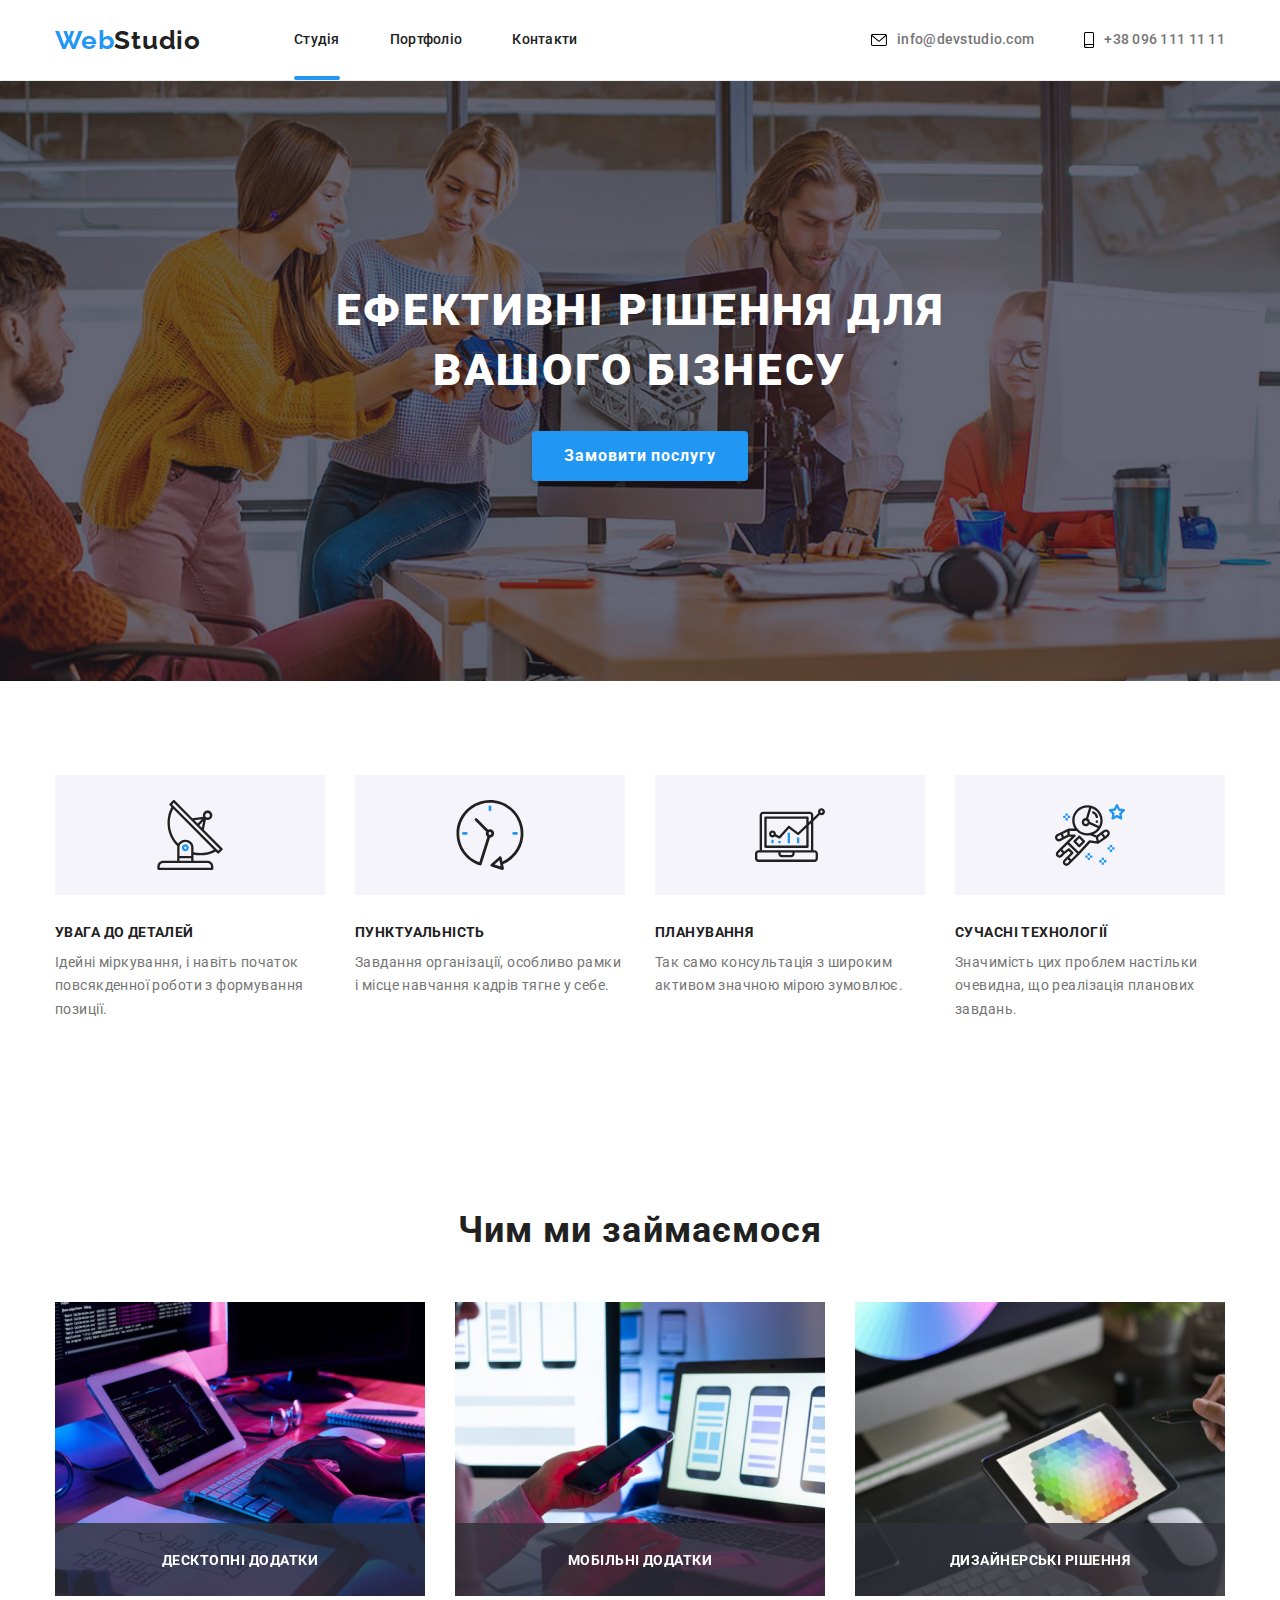
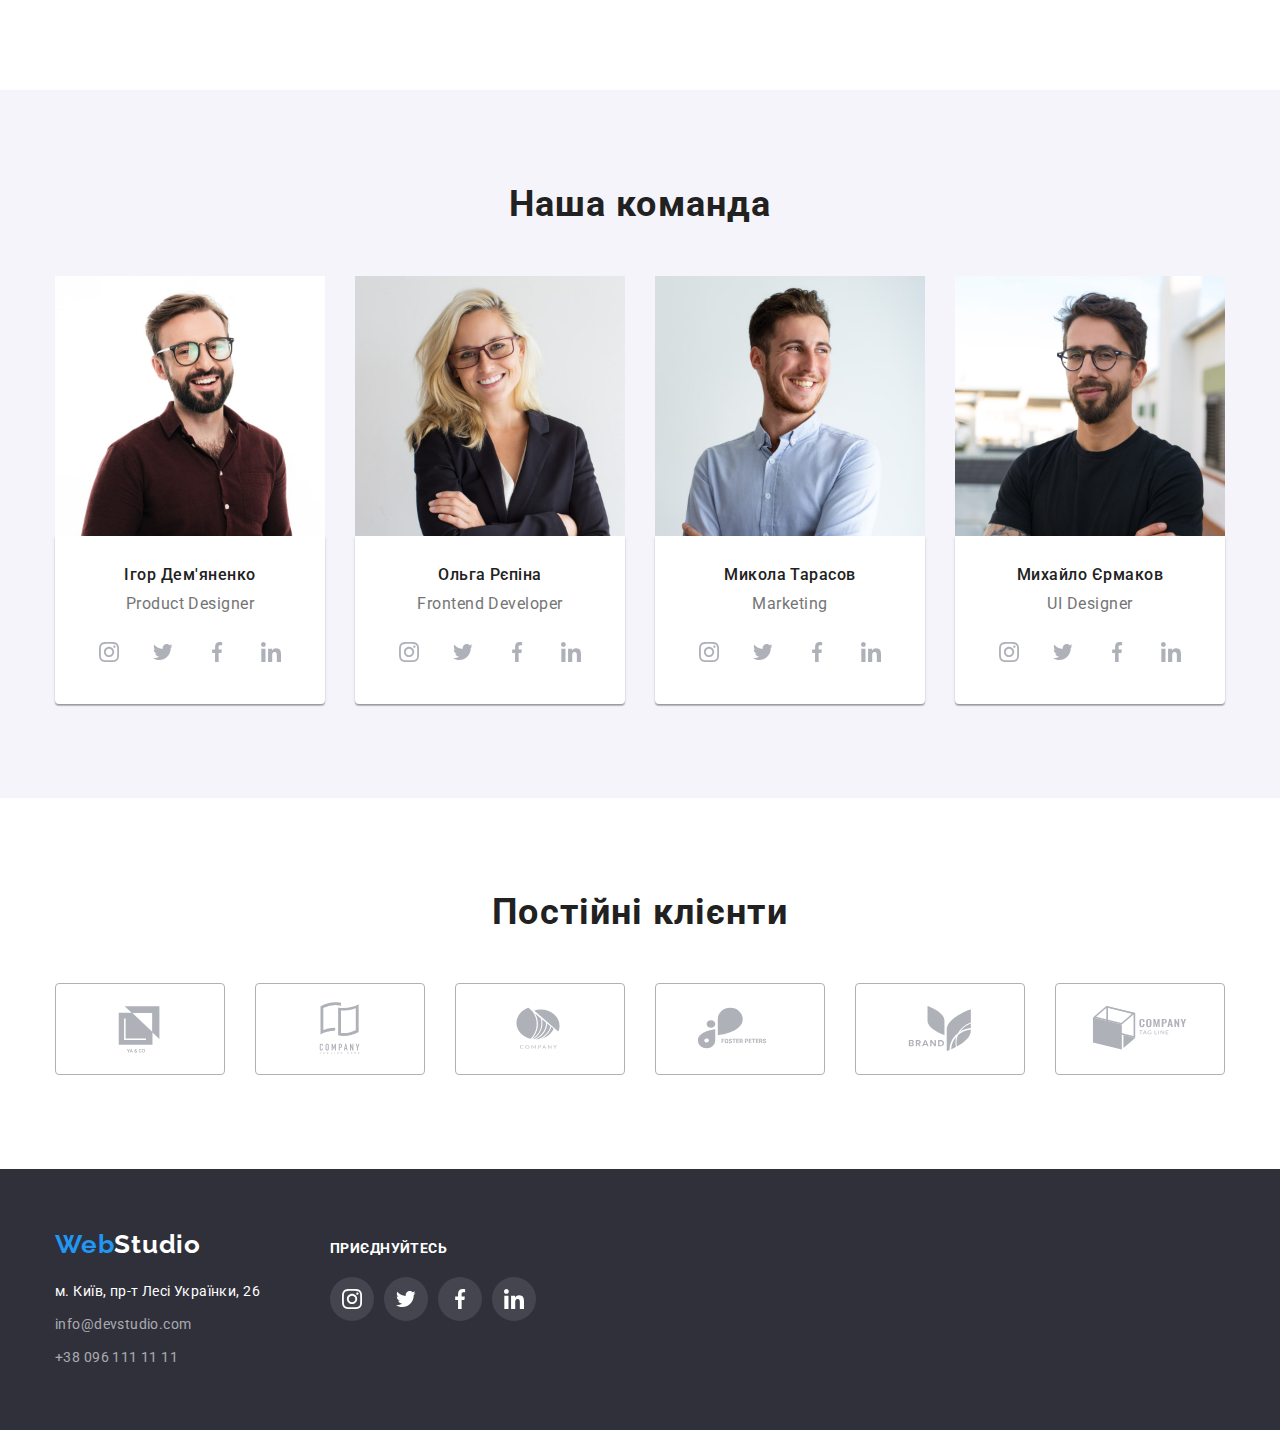
==== commit 99cacd8e: "продолжаем работать" ====
--- a/index.html
+++ b/index.html
@@ -47,6 +47,8 @@
     </div>
   </header>
   <main>
+
+
     <!-- section_1 -->
     <section class="b-section">
       <div class="conteiner">
@@ -57,7 +59,7 @@
         <button class="button" type="button" data-modal-open>Замовити послугу</button>
         <div class="backdrop is-hidden" data-modal>
           <div class="modal" lang="en">
-            <p>Lorem ipsum dolor sit amet consectetur adipisicing elit. Vero voluptatum ab aliquid aperiam ea quaerat
+            <p class="text-backdrop" lang="en">Lorem ipsum dolor sit amet consectetur adipisicing elit. Vero voluptatum ab aliquid aperiam ea quaerat
               quae,
               distinctio placeat laborum hic.</p>
             <button type="button" class="close-button" data-modal-close>
@@ -67,6 +69,13 @@
             </button>
           </div>
     </section>
+
+
+
+
+
+
+    
     <!--section_2-->
     <section class="sections">
       <div class="conteiner">
@@ -119,6 +128,10 @@
         </ul>
       </div>
     </section>
+
+
+
+    
     <!--section_3-->
     <section class="sections about">
       <div class="conteiner">
@@ -145,6 +158,9 @@
         </ul>
       </div>
     </section>
+
+
+
     <!--section_4-->
     <section class="sections teams">
       <div class="conteiner">
--- a/css/styles.css
+++ b/css/styles.css
@@ -257,6 +257,7 @@
   border-radius: 4px;
   transition: transform 250ms var(--timing-functione);
 }
+
 .backdrop {
   position: fixed;
   top: 0;
@@ -284,36 +285,34 @@
   width: 528px;
   height: 581px;
   padding: 30px;
-  background-color: #fff;
+  background-color: var(--body-background-color);;
   transform: translate(-50%, -50%) scale(1);
   transition: transform 250ms var(--timing-functione);
 }
 
-/* .about-discript .close-button {
+.close-button {
   position: absolute;
-padding-top: 8px;
-
-} */
-
-.close-button,  .close-img {
-margin-top:  8px;
-margin-right: 8px;
+  top: 0;
+  right: 0;
+  margin-top: 8px;
+  margin-right: 8px;
   width: 30px;
   height: 30px;
   border-radius: 50%;
   cursor: pointer;
-    position: absolute;
-      top: 0;
-      right: 0;
-  background-color: var (var(--body-background-color));
   display: flex;
   align-items: center;
   justify-content: center;
-  background-color: #fff;
+  background-color: var(--body-background-color);
   border: 1px solid rgba(0, 0, 0, 0.1);
-
-}
-
+}
+
+.close-img {
+  background-color: var(--body-background-color);
+}
+.text-backdrop {
+  margin-top: 50%;
+}
 /* ============================ cection-2================= */
 .section-horizontal {
   display: flex;
@@ -393,7 +392,7 @@
 
 /* ====================== section-3 ===================== */
 
-.about {
+.section.about {
   padding-top: 0;
 }
 
@@ -401,9 +400,9 @@
   display: flex;
 }
 
-.section-3 > .items {
+/* .section-3 > .items {
   display: inline-block;
-}
+} */
 
 .section-3 .items + .items {
   margin-left: 30px;
@@ -424,6 +423,7 @@
   color: var(--body-background-color);
   text-transform: uppercase;
 }
+
 .section-3 .items {
   position: relative;
   display: inline-block;
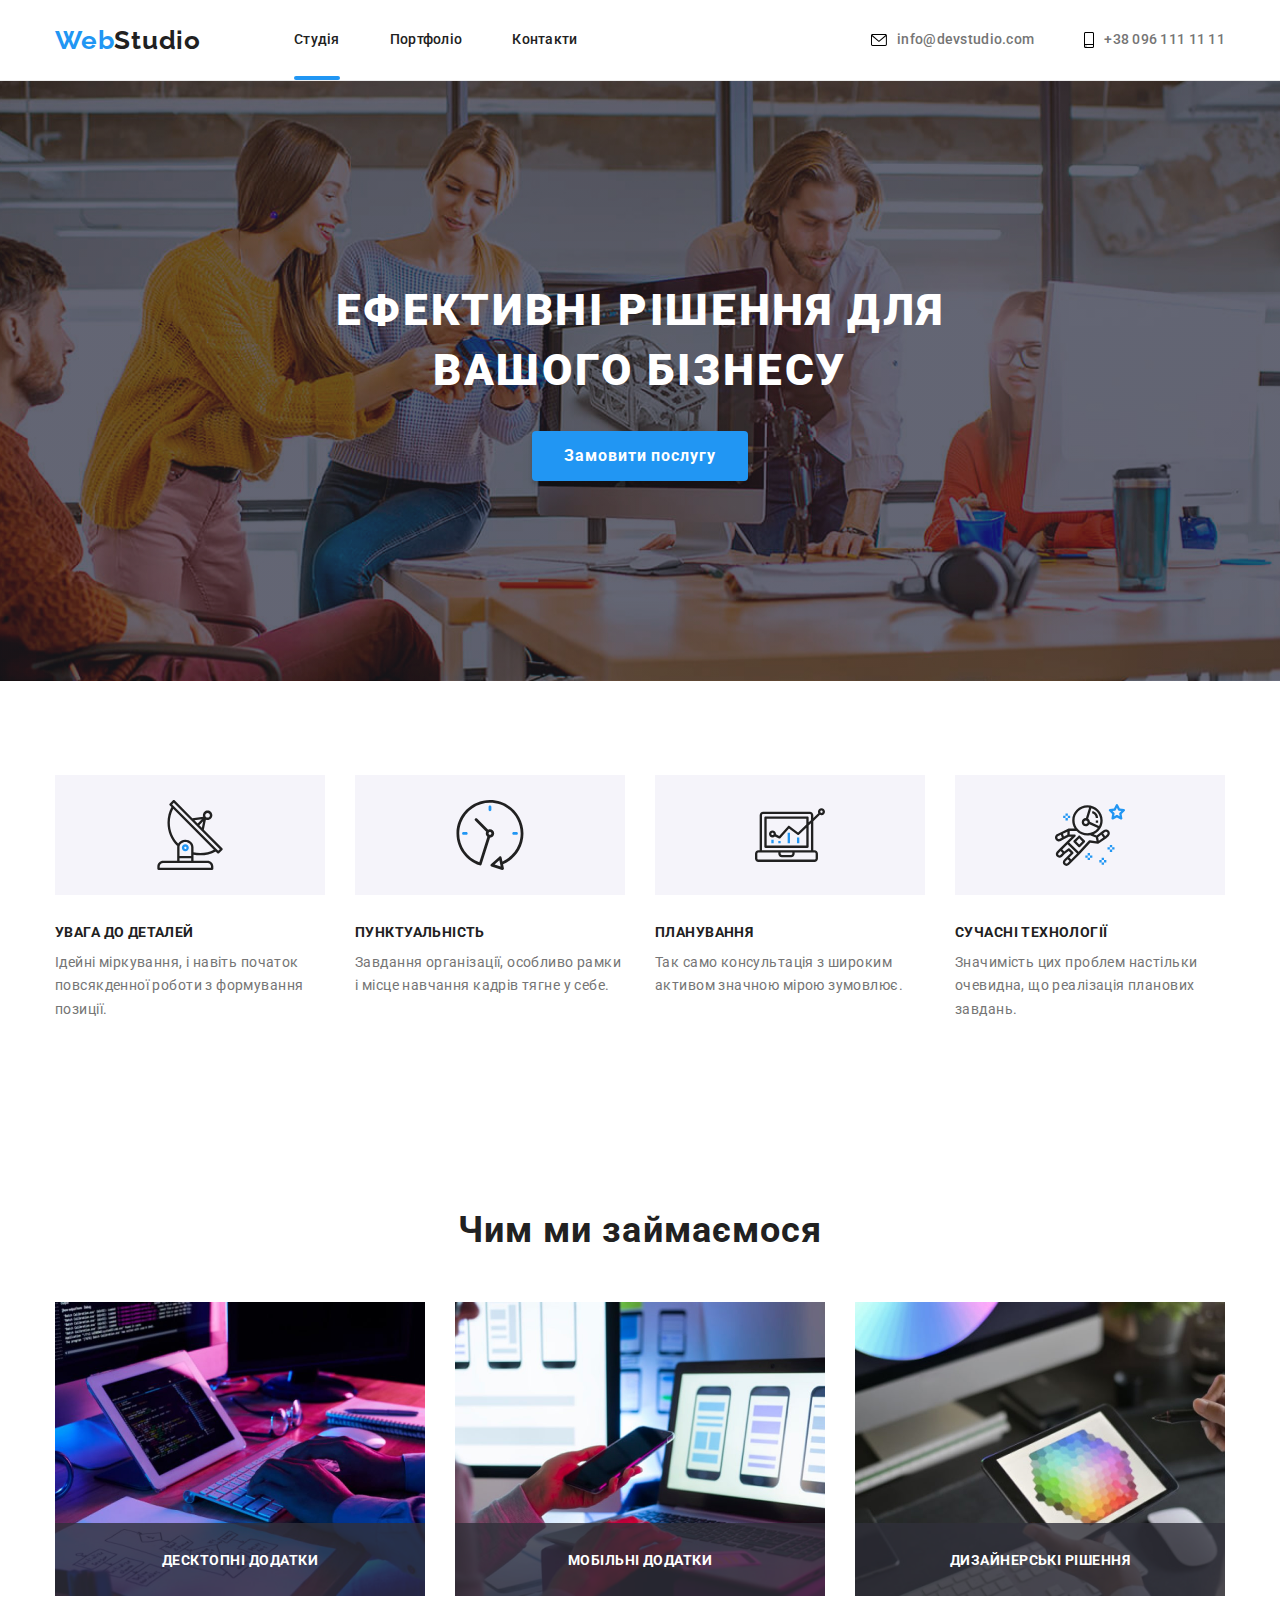
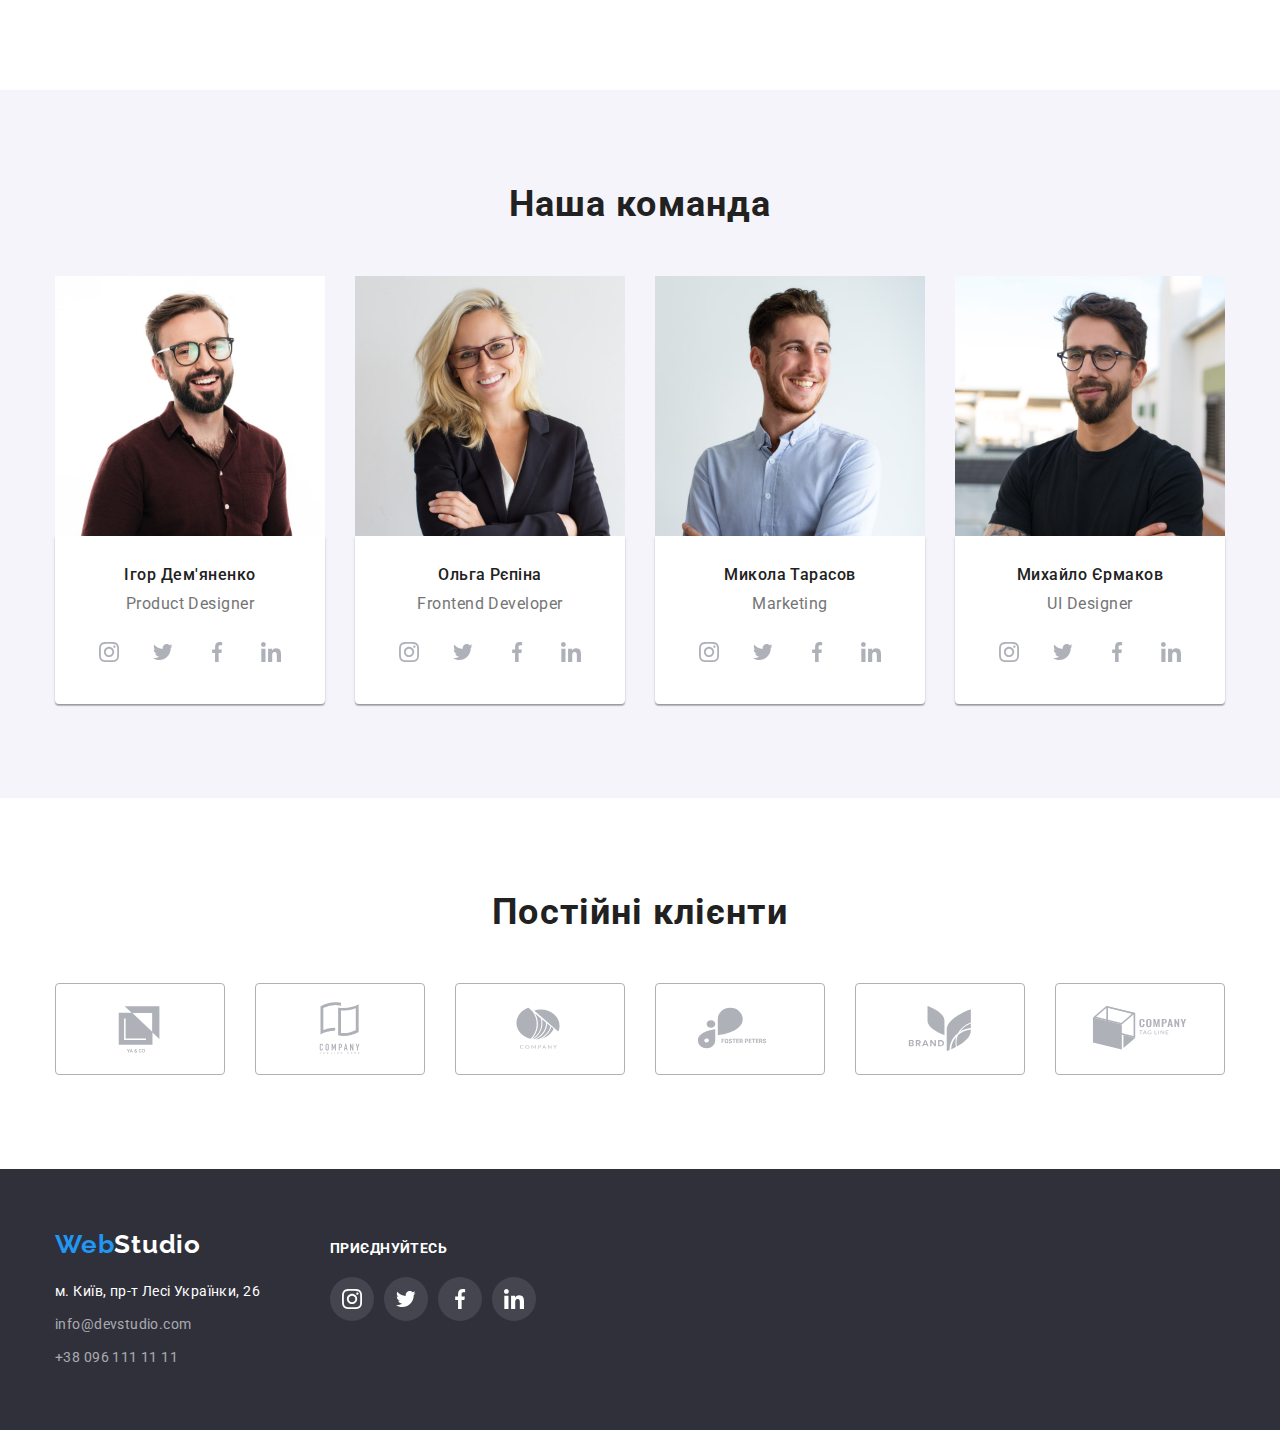
==== commit c26b9fd0: "finish" ====
--- a/index.html
+++ b/index.html
@@ -47,8 +47,6 @@
     </div>
   </header>
   <main>
-
-
     <!-- section_1 -->
     <section class="b-section">
       <div class="conteiner">
@@ -69,13 +67,6 @@
             </button>
           </div>
     </section>
-
-
-
-
-
-
-    
     <!--section_2-->
     <section class="sections">
       <div class="conteiner">
@@ -128,10 +119,6 @@
         </ul>
       </div>
     </section>
-
-
-
-    
     <!--section_3-->
     <section class="sections about">
       <div class="conteiner">
@@ -158,9 +145,6 @@
         </ul>
       </div>
     </section>
-
-
-
     <!--section_4-->
     <section class="sections teams">
       <div class="conteiner">
--- a/css/styles.css
+++ b/css/styles.css
@@ -114,6 +114,7 @@
 .site-nav {
   display: flex;
   margin-left: 93px;
+  transition: color 250ms var(--timing-functione), fill 250ms var(--timing-functione);
 }
 
 .site-nav .items:not(:last-child) {
@@ -132,13 +133,16 @@
 
 .auth-nav .items:not(:first-child) {
   margin-left: 50px;
+}
+
+.link-focus {
+  transition: color 250ms var(--timing-functione), fill 250ms var(--timing-functione);
 }
 
 .link-focus a:hover,
 .link-focus a:focus {
   color: var(--beckground-color);
   outline: none;
-  transition: box-shadow 250ms var(--timing-functione);
 }
 
 .nav-link,
@@ -149,7 +153,6 @@
   letter-spacing: 0.02em;
   text-decoration: none;
   color: var(--text-color);
-
   position: relative;
   display: block;
   padding-top: 32px;
@@ -172,7 +175,6 @@
 .auth-nav a:focus {
   color: var(--beckground-color);
   fill: var(--beckground-color);
-  transition: box-shadow 250ms var(--timing-functione);
 }
 .site-nav .nav-link::after {
   position: absolute;
@@ -180,13 +182,11 @@
   bottom: 0;
   content: '';
   display: block;
-
   width: 100%;
   height: 4px;
   border-radius: 2px;
   background-color: var(--beckground-color);
   opacity: 0;
-  transition: opacity 250ms var(--timing-functione);
 }
 .site-nav .nav-link:hover::after {
   opacity: 1;
@@ -248,6 +248,8 @@
   color: var(--body-background-color);
   border-color: transparent;
   padding: 8px 30px;
+  transition: background-color 250ms var(--timing-functione),
+    box-shadow 250ms var(--timing-functione), border-radius 250ms var(--timing-functione);
 }
 
 .button:hover,
@@ -255,7 +257,6 @@
   background-color: var(--button-hover-focus);
   box-shadow: 0px 4px 4px rgba(0, 0, 0, 0.15);
   border-radius: 4px;
-  transition: transform 250ms var(--timing-functione);
 }
 
 .backdrop {
@@ -264,6 +265,7 @@
   left: 0;
   width: 100%;
   height: 100%;
+  z-index: 2;
   background-color: rgba(0, 0, 0, 0.2);
   opacity: 1;
   transition: opacity 250ms var(--timing-functione);
@@ -285,7 +287,7 @@
   width: 528px;
   height: 581px;
   padding: 30px;
-  background-color: var(--body-background-color);;
+  background-color: var(--body-background-color);
   transform: translate(-50%, -50%) scale(1);
   transition: transform 250ms var(--timing-functione);
 }
@@ -305,6 +307,7 @@
   justify-content: center;
   background-color: var(--body-background-color);
   border: 1px solid rgba(0, 0, 0, 0.1);
+  transition: transform 250ms var(--timing-functione);
 }
 
 .close-img {
@@ -400,9 +403,9 @@
   display: flex;
 }
 
-/* .section-3 > .items {
+.section-3 > .items {
   display: inline-block;
-} */
+}
 
 .section-3 .items + .items {
   margin-left: 30px;
@@ -516,18 +519,17 @@
   color: var(--icone-color);
   fill: currentColor;
   outline: 2px solid var(--technical-color);
+  transition: color 250ms var(--timing-functione), background-color 250ms var(--timing-functione);
 }
 .team-links:hover,
 .team-links:focus {
   color: var(--button-hover-focus);
   background-color: var(--beckground-color);
-  transition: transform 250ms var(--timing-functione);
 }
 
 .team-links:hover .icones,
 .team-links:focus .icones {
   fill: var(--body-background-color);
-  transition: transform 250ms var(--timing-functione);
 }
 
 /* ====================== section-5 =======================================*/
@@ -553,6 +555,7 @@
   border: 1px solid var(--icone-color);
   border-radius: 4px;
   outline: 2px solid var(--technical-color);
+  transition: fill 250ms var(--timing-functione), border-color 250ms var(--timing-functione);
 }
 
 .clients > .icones {
@@ -566,7 +569,6 @@
 .clients-links:focus {
   fill: var(--beckground-color);
   border-color: var(--beckground-color);
-  transition: transform 250ms var(--timing-functione);
 }
 
 /* =======================Footer===========================================*/
@@ -613,12 +615,13 @@
 .ul-address > .items:not(:last-child) {
   margin-bottom: 9px;
 }
-
+.ul-address {
+  transition: color 250ms var(--timing-functione);
+}
 .ul-address a:hover,
 .ul-address a:focus {
   color: var(--beckground-color);
   outline: none;
-  transition: transform 250ms var(--timing-functione);
 }
 
 .sochmed-conteiner {
@@ -689,12 +692,12 @@
   color: var(--body-background-color);
   fill: currentColor;
   background-color: rgba(255, 255, 255, 0.1);
+  transition: color 250ms var(--timing-functione), background-color 250ms var(--timing-functione);
 }
 .foot-links:hover,
 .foot-links:focus {
   color: var(--body-background-color);
   background-color: var(--button-hover-focus);
-  transition: transform 250ms var(--timing-functione);
 }
 
 .foot-links {
@@ -715,6 +718,7 @@
   display: inline-block;
   padding: 6px 22px;
   background-color: var(--teams-bacground-color);
+  transition: color 250ms var(--timing-functione), background-color 250ms var(--timing-functione);
 }
 
 .button-portfolio:hover,
@@ -729,7 +733,6 @@
     0px 2px 2px rgba(0, 0, 0, 0.12);
   border-radius: 4px;
   border-color: transparent;
-  transition: transform 250ms var(--timing-functione);
 }
 
 .conteiner-port-text {
@@ -774,13 +777,14 @@
 .decoration {
   text-decoration: none;
 }
-
+.picture-decoration {
+  transition: color 250ms var(--timing-functione), background-color 250ms var(--timing-functione);
+}
 .picture-decoration:hover,
 .picture-decoration:focus {
   display: block;
   box-shadow: 0px 1px 1px rgba(0, 0, 0, 0.12), 0px 4px 4px rgba(0, 0, 0, 0.06),
     1px 4px 6px rgba(0, 0, 0, 0.16);
-  transition: transform 250ms var(--timing-functione);
 }
 
 .portfolio-button > .items {
@@ -828,7 +832,7 @@
   padding: 0 24px;
   height: 100%;
   width: 100%;
-
+  transition: opacity 250ms var(--timing-functione);
   transform: translateY(101%);
 }
 
@@ -836,5 +840,4 @@
 .picture-decoration:focus .port-paragraph {
   transform: translateY(0);
   opacity: 1;
-  transition: transform 250ms var(--timing-functione);
-}
+}
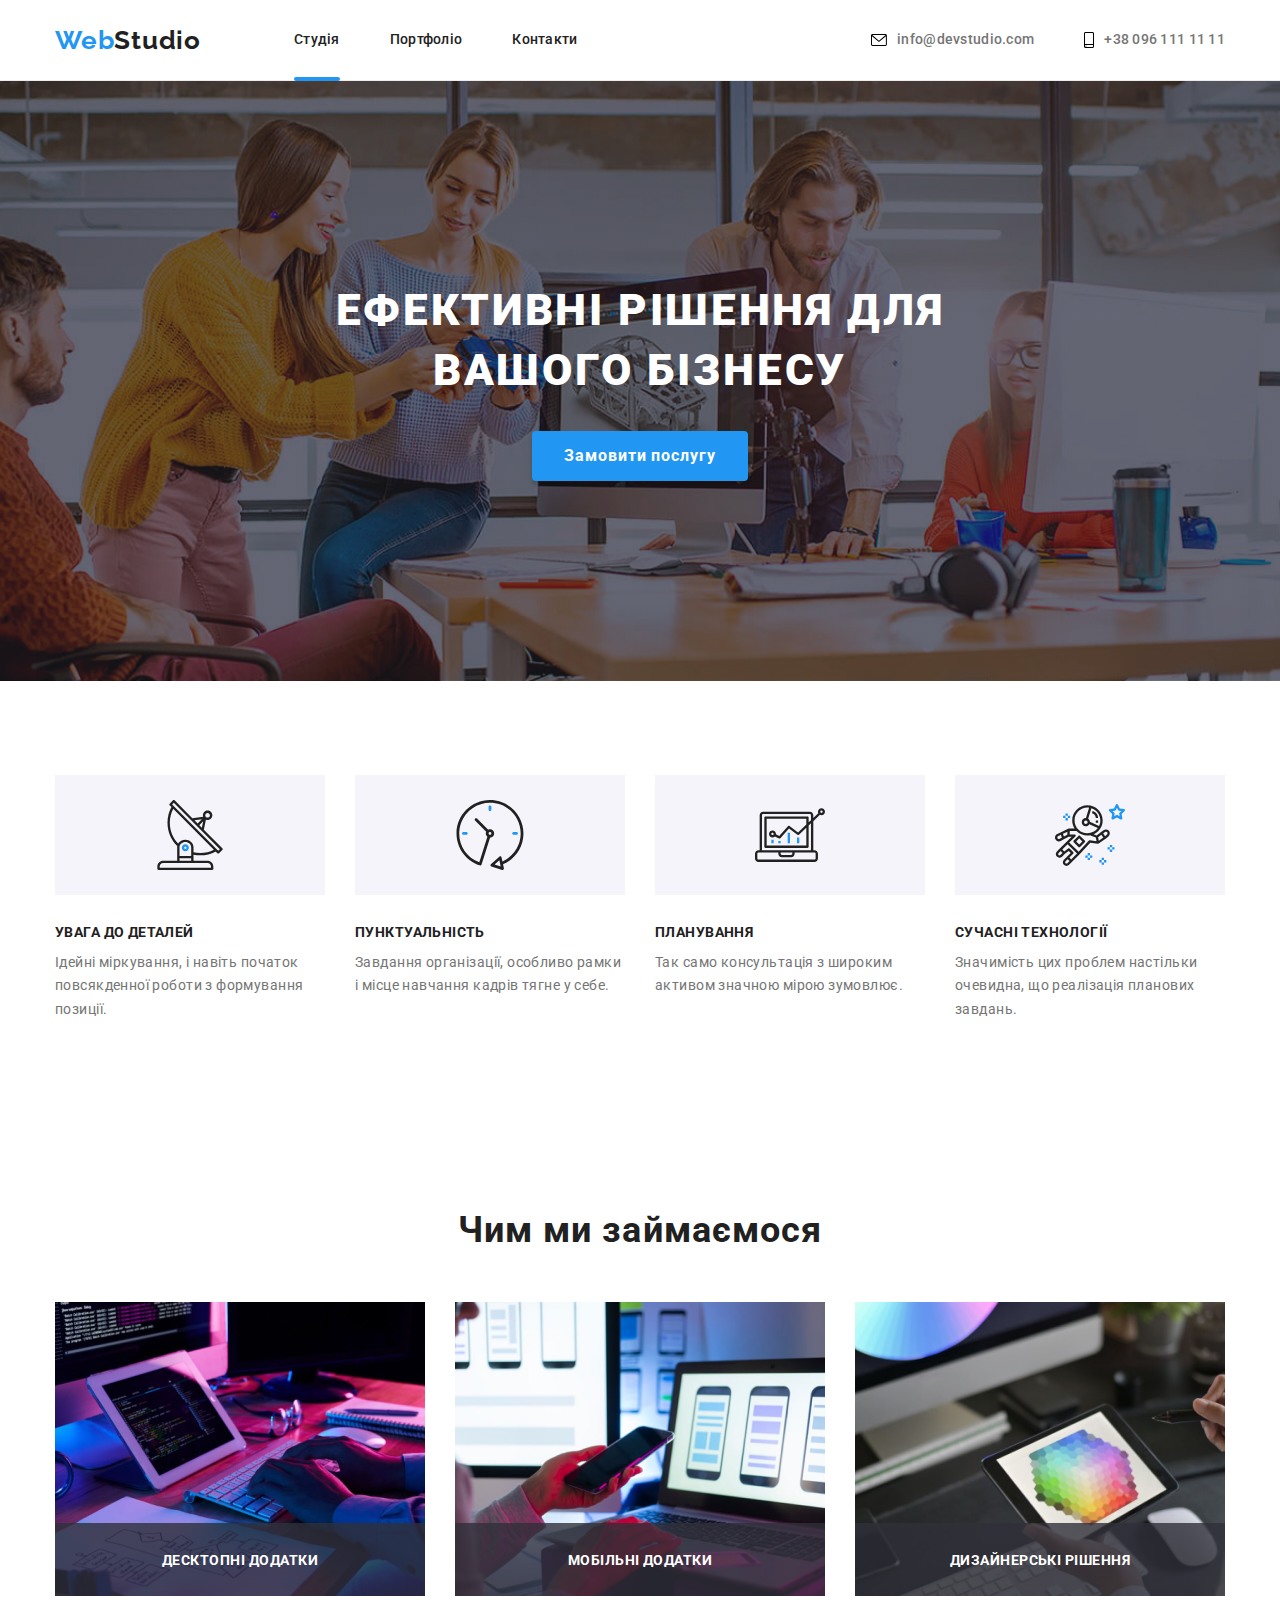
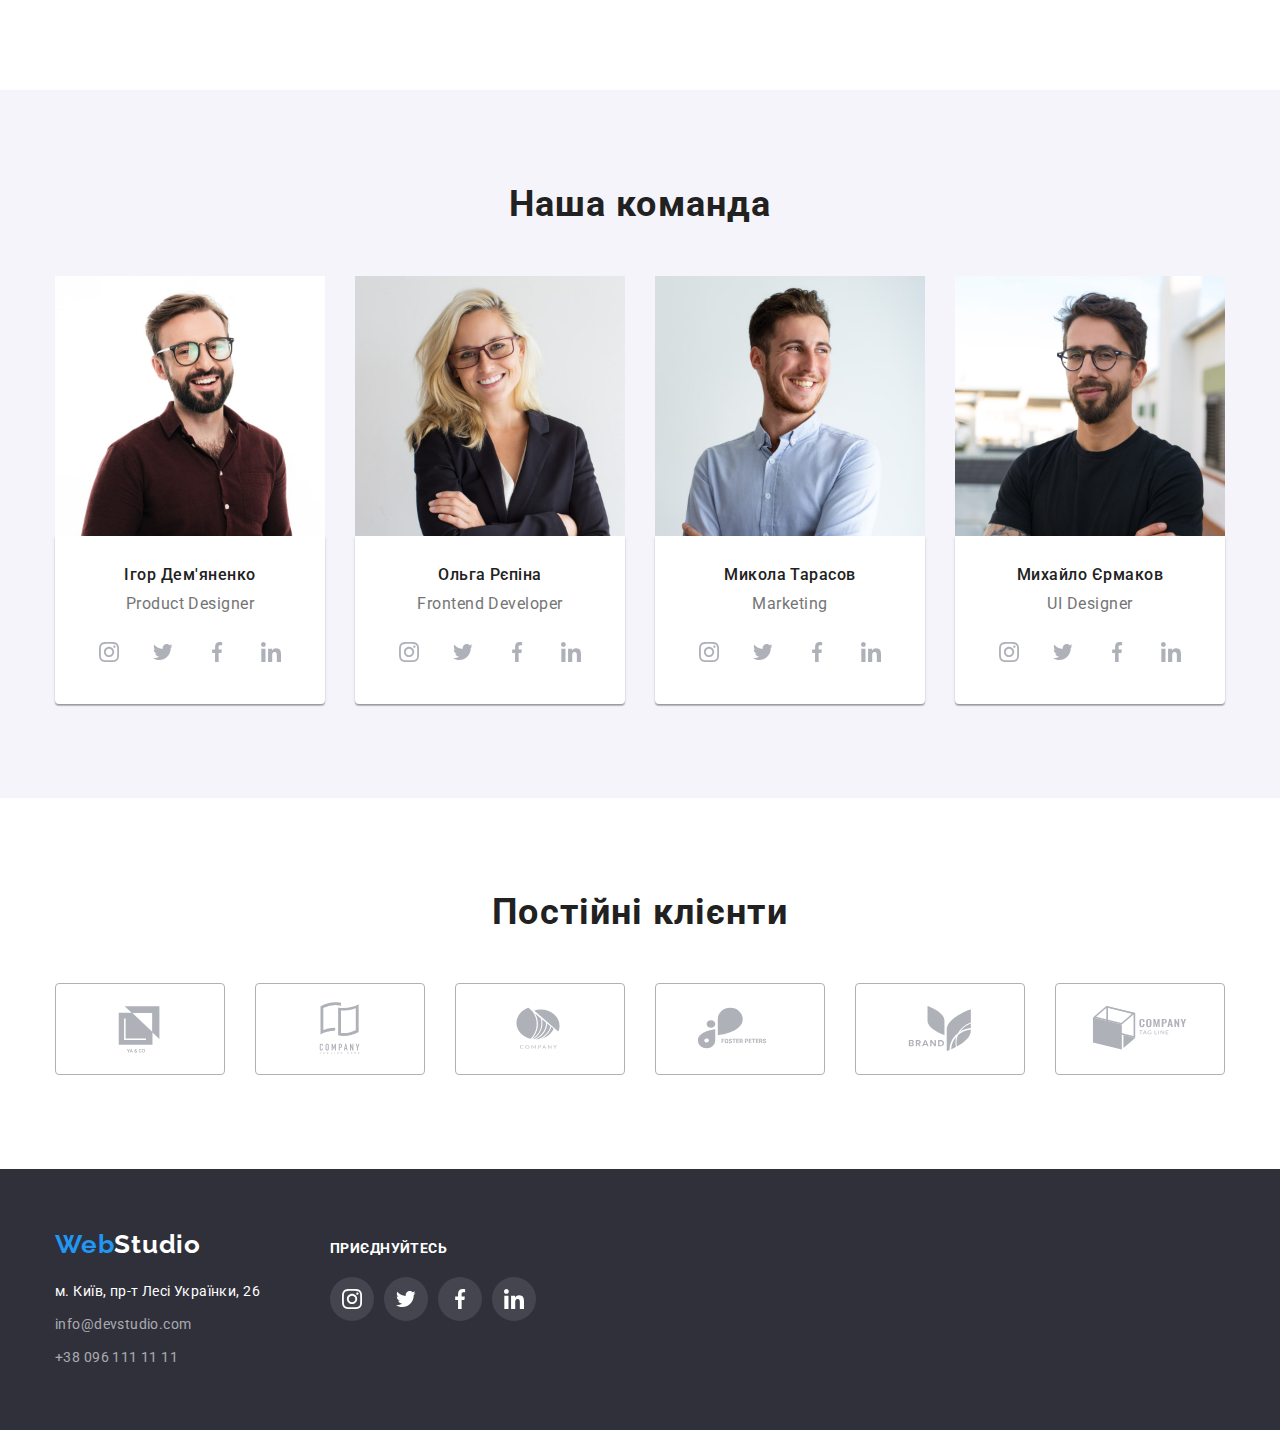
==== commit 7113240b: "Правки" ====
--- a/index.html
+++ b/index.html
@@ -159,27 +159,27 @@
               <ul class="list team-sochmed">
                 <li class="item">
                   <a href="" class="team-links">
-                    <svg aria-label="іконка інстаграм" class="icones" width="44" height="44">
+                    <svg aria-label="іконка інстаграм" class="icones" width="20" height="20">
                       <use href="./images/icons.svg#icon-instagram"></use>
                     </svg>
                   </a>
                 </li>
                 <li class="item">
                   <a href="" class="team-links">
-                    <svg aria-label="іконка твітер" class="icones" width="44" height="44">
+                    <svg aria-label="іконка твітер" class="icones" width="20" height="20">
                       <use href="./images/icons.svg#icon-tviter"></use>
                     </svg>
                   </a>
                 </li>
                 <li class="item">
                   <a href="" class="team-links">
-                    <svg aria-label="іконка феїсбук" class="icones" width="44" height="44">
+                    <svg aria-label="іконка феїсбук" class="icones" width="20" height="20">
                       <use href="./images/icons.svg#icon-facebook"></use>
                     </svg>
                   </a>
                 </li>
                 <li class="item">
-                  <a href="" class="team-links"><svg aria-label="іконка линкедін" class="icones" width="44" height="44">
+                  <a href="" class="team-links"><svg aria-label="іконка линкедін" class="icones" width="20" height="20">
                       <use href="./images/icons.svg#icon-linkedin"></use>
                     </svg>
                   </a>
@@ -196,27 +196,27 @@
               <ul class="list team-sochmed">
                 <li class="item">
                   <a href="" class="team-links">
-                    <svg aria-label="іконка інстаграм" class="icones" width="44" height="44">
+                    <svg aria-label="іконка інстаграм" class="icones" width="20" height="20">
                       <use href="./images/icons.svg#icon-instagram"></use>
                     </svg>
                   </a>
                 </li>
                 <li class="item">
                   <a href="" class="team-links">
-                    <svg aria-label="іконка твітер" class="icones" width="44" height="44">
+                    <svg aria-label="іконка твітер" class="icones" width="20" height="20">
                       <use href="./images/icons.svg#icon-tviter"></use>
                     </svg>
                   </a>
                 </li>
                 <li class="item">
                   <a href="" class="team-links">
-                    <svg aria-label="іконка феїсбук" class="icones" width="44" height="44">
+                    <svg aria-label="іконка феїсбук" class="icones" width="20" height="20">
                       <use href="./images/icons.svg#icon-facebook"></use>
                     </svg>
                   </a>
                 </li>
                 <li class="item">
-                  <a href="" class="team-links"><svg aria-label="іконка линкедін" class="icones" width="44" height="44">
+                  <a href="" class="team-links"><svg aria-label="іконка линкедін" class="icones" width="20" height="20">
                       <use href="./images/icons.svg#icon-linkedin"></use>
                     </svg>
                   </a>
@@ -233,27 +233,27 @@
               <ul class="list team-sochmed">
                 <li class="item">
                   <a href="" class="team-links">
-                    <svg aria-label="іконка інстаграм" class="icones" width="44" height="44">
+                    <svg aria-label="іконка інстаграм" class="icones" width="20" height="20">
                       <use href="./images/icons.svg#icon-instagram"></use>
                     </svg>
                   </a>
                 </li>
                 <li class="item">
                   <a href="" class="team-links">
-                    <svg aria-label="іконка твітер" class="icones" width="44" height="44">
+                    <svg aria-label="іконка твітер" class="icones" width="20" height="20">
                       <use href="./images/icons.svg#icon-tviter"></use>
                     </svg>
                   </a>
                 </li>
                 <li class="item">
                   <a href="" class="team-links">
-                    <svg aria-label="іконка феїсбук" class="icones" width="44" height="44">
+                    <svg aria-label="іконка феїсбук" class="icones" width="20" height="20">
                       <use href="./images/icons.svg#icon-facebook"></use>
                     </svg>
                   </a>
                 </li>
                 <li class="item">
-                  <a href="" class="team-links"><svg aria-label="іконка линкедін" class="icones" width="44" height="44">
+                  <a href="" class="team-links"><svg aria-label="іконка линкедін" class="icones" width="20" height="20">
                       <use href="./images/icons.svg#icon-linkedin"></use>
                     </svg>
                   </a>
@@ -270,26 +270,26 @@
               <ul class="list team-sochmed">
                 <li class="item">
                   <a href="" class="team-links">
-                    <svg aria-label="іконка інстаграм" class="icones" width="44" height="44">
+                    <svg aria-label="іконка інстаграм" class="icones" width="20" height="20">
                       <use href="./images/icons.svg#icon-instagram"></use>
                     </svg></a>
                 </li>
                 <li class="item">
                   <a href="" class="team-links">
-                    <svg aria-label="іконка твітер" class="icones" width="44" height="44">
+                    <svg aria-label="іконка твітер" class="icones" width="20" height="20">
                       <use href="./images/icons.svg#icon-tviter"></use>
                     </svg>
                   </a>
                 </li>
                 <li class="item">
                   <a href="" class="team-links">
-                    <svg aria-label="іконка феїсбук" class="icones" width="44" height="44">
+                    <svg aria-label="іконка феїсбук" class="icones" width="20" height="20">
                       <use href="./images/icons.svg#icon-facebook"></use>
                     </svg>
                   </a>
                 </li>
                 <li class="item">
-                  <a href="" class="team-links"><svg aria-label="іконка линкедін" class="icones" width="44" height="44">
+                  <a href="" class="team-links"><svg aria-label="іконка линкедін" class="icones" width="20" height="20">
                       <use href="./images/icons.svg#icon-linkedin"></use>
                     </svg>
                   </a>
--- a/css/styles.css
+++ b/css/styles.css
@@ -135,7 +135,7 @@
   margin-left: 50px;
 }
 
-.link-focus {
+.link-focus a {
   transition: color 250ms var(--timing-functione), fill 250ms var(--timing-functione);
 }
 
@@ -187,6 +187,7 @@
   border-radius: 2px;
   background-color: var(--beckground-color);
   opacity: 0;
+  margin-bottom: -1px;
 }
 .site-nav .nav-link:hover::after {
   opacity: 1;
@@ -197,12 +198,12 @@
   bottom: 0;
   content: '';
   display: block;
-
+  margin-bottom: -1px;
   width: 100%;
   height: 4px;
   border-radius: 2px;
   background-color: var(--beckground-color);
-  opacity: 0;
+
   opacity: 1;
 }
 
@@ -507,6 +508,7 @@
   height: 20px;
   box-sizing: border-box;
   outline: 2px solid var(--technical-color);
+  transition: background-color 250ms var(--timing-functione), fill 250ms var(--timing-functione);
 }
 
 .team-links {
@@ -519,12 +521,11 @@
   color: var(--icone-color);
   fill: currentColor;
   outline: 2px solid var(--technical-color);
-  transition: color 250ms var(--timing-functione), background-color 250ms var(--timing-functione);
+  transition:  background-color 250ms var(--timing-functione), fill 250ms var(--timing-functione);
 }
 .team-links:hover,
 .team-links:focus {
-  color: var(--button-hover-focus);
-  background-color: var(--beckground-color);
+   background-color: var(--beckground-color);
 }
 
 .team-links:hover .icones,
@@ -615,7 +616,7 @@
 .ul-address > .items:not(:last-child) {
   margin-bottom: 9px;
 }
-.ul-address {
+.ul-address a {
   transition: color 250ms var(--timing-functione);
 }
 .ul-address a:hover,
@@ -718,21 +719,15 @@
   display: inline-block;
   padding: 6px 22px;
   background-color: var(--teams-bacground-color);
-  transition: color 250ms var(--timing-functione), background-color 250ms var(--timing-functione);
+  transition: color 250ms var(--timing-functione), background-color 250ms var(--timing-functione), box-shadow 250ms var(--timing-functione);
 }
 
 .button-portfolio:hover,
 .button-portfolio:focus {
   color: var(--body-background-color);
   background-color: var(--button-hover-focus);
-  font-family: 'Roboto';
-  font-weight: 500;
-  font-size: 16px;
-  line-height: 1.62;
   box-shadow: 0px 3px 1px rgba(0, 0, 0, 0.1), 0px 1px 2px rgba(0, 0, 0, 0.08),
     0px 2px 2px rgba(0, 0, 0, 0.12);
-  border-radius: 4px;
-  border-color: transparent;
 }
 
 .conteiner-port-text {
@@ -778,7 +773,7 @@
   text-decoration: none;
 }
 .picture-decoration {
-  transition: color 250ms var(--timing-functione), background-color 250ms var(--timing-functione);
+  transition: box-shadow 250ms var(--timing-functione);
 }
 .picture-decoration:hover,
 .picture-decoration:focus {
@@ -799,14 +794,17 @@
   display: flex;
   flex-wrap: wrap;
   justify-content: space-between;
+  margin-left: -30px;
 }
 
 .elements-portfolio > .items {
   flex-basis: calc(100% / 3 - 30px);
+  margin-left: 30px;
 }
 
 .elements-portfolio > .items:not(:nth-child(-n + 3)) {
   margin-top: 30px;
+  
 }
 .port-discript {
   position: relative;
@@ -832,7 +830,7 @@
   padding: 0 24px;
   height: 100%;
   width: 100%;
-  transition: opacity 250ms var(--timing-functione);
+  transition: transform 250ms var(--timing-functione);
   transform: translateY(101%);
 }
 
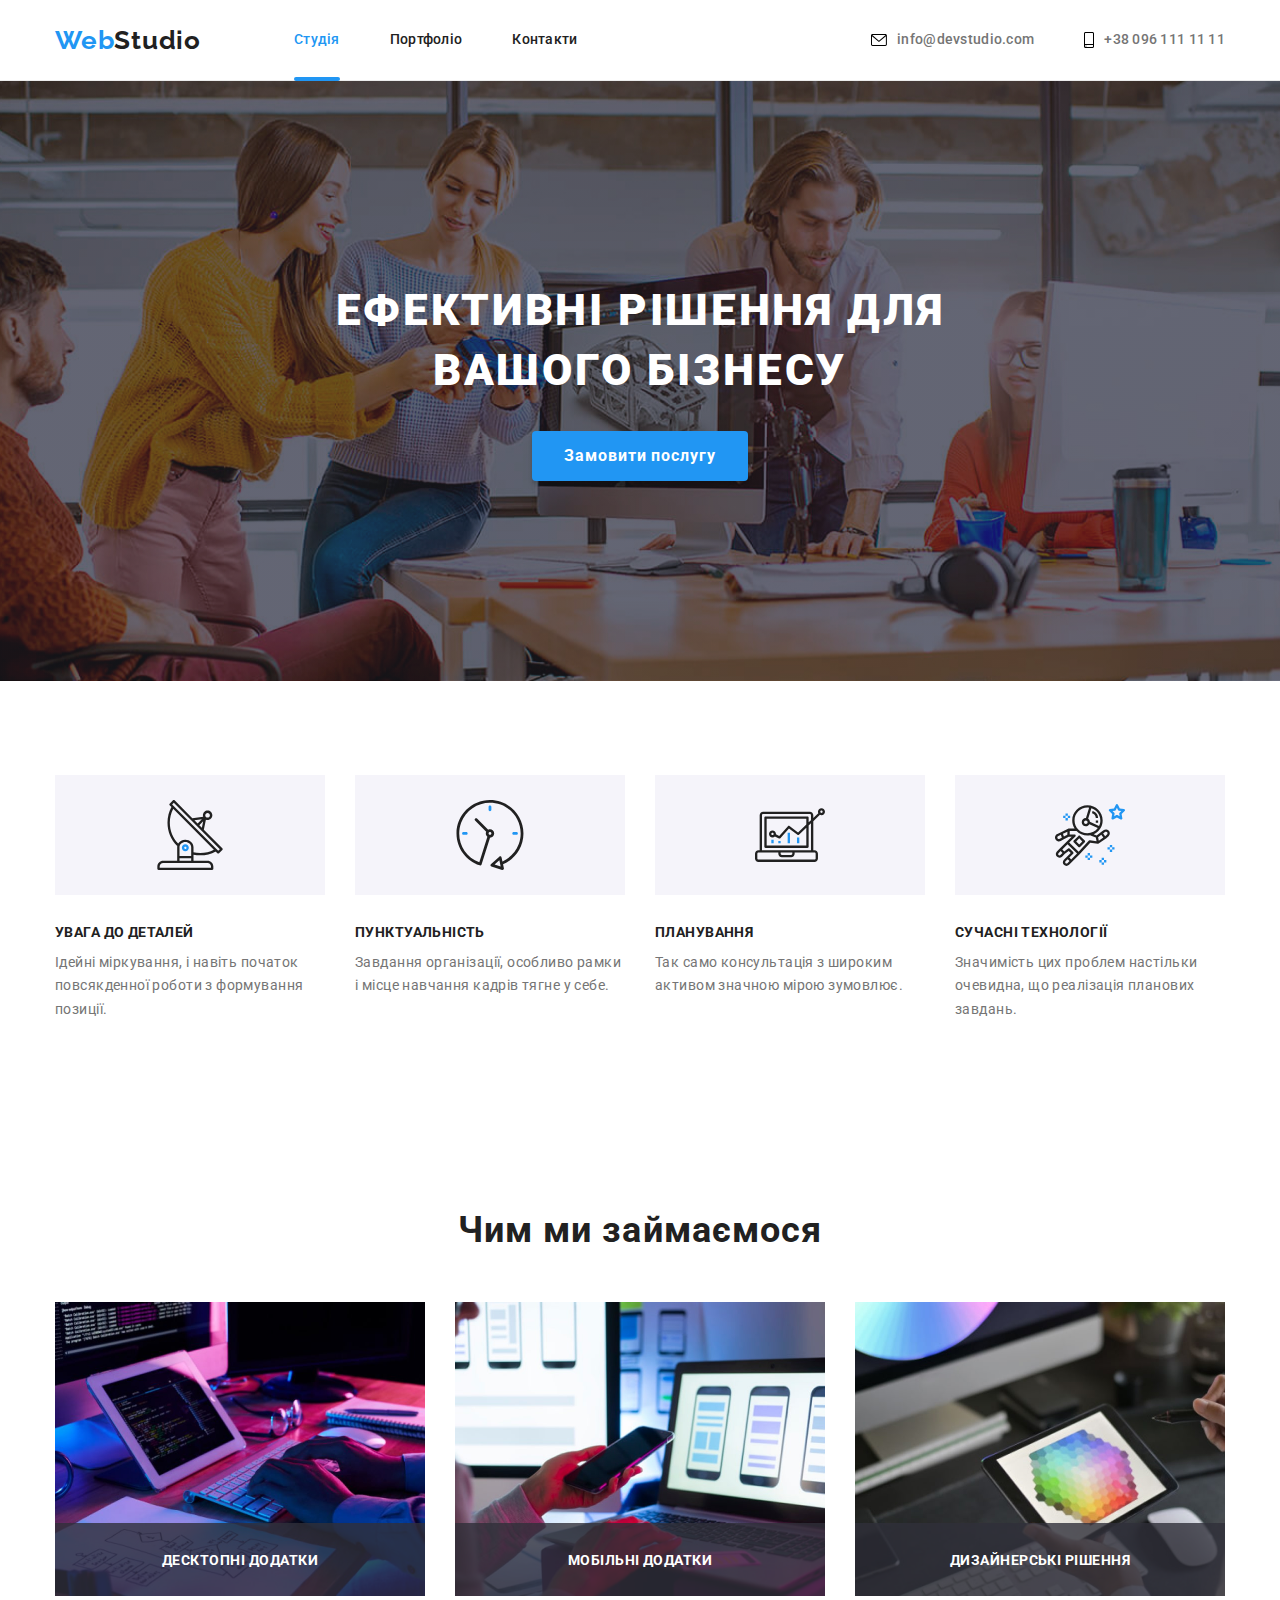
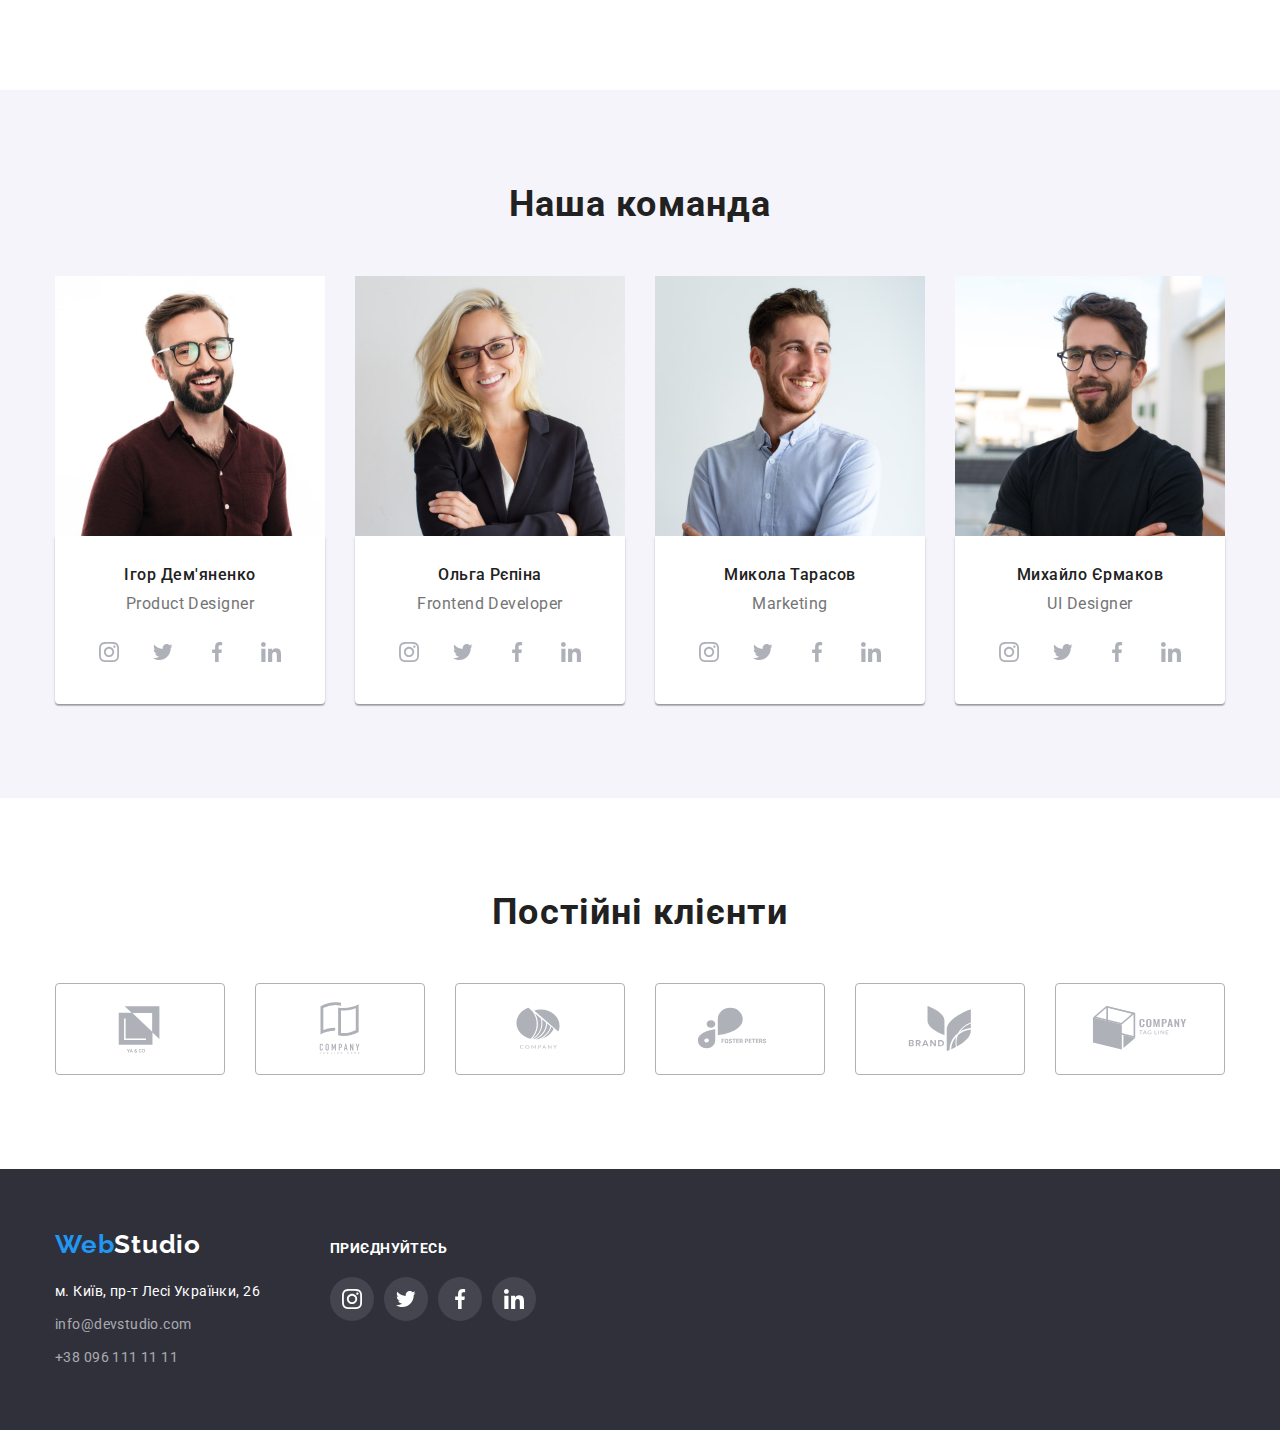
==== commit f32d138c: "Доработка nav" ====
--- a/index.html
+++ b/index.html
@@ -21,7 +21,7 @@
       <a href="index.html" class="logo-top" lang="en"><span class="logo-top-color">Web</span>Studio</a>
       <nav>
         <ul class="link-focus site-nav">
-          <li class="items"><a href="index.html" class="nav-link emphasize">Студія</a></li>
+          <li class="items"><a href="index.html" class="nav-link active">Студія</a></li>
           <li class="items"><a href="portfolio.html" class="nav-link">Портфоліо</a></li>
           <li class="items"><a href="#" class="nav-link">Контакти</a></li>
         </ul>
--- a/css/styles.css
+++ b/css/styles.css
@@ -188,22 +188,16 @@
   background-color: var(--beckground-color);
   opacity: 0;
   margin-bottom: -1px;
-}
+  transition: opacity 250ms var(--timing-functione);
+}
+.active {
+color: var(--beckground-color);
+}
+
 .site-nav .nav-link:hover::after {
   opacity: 1;
 }
-.site-nav .emphasize::after {
-  position: absolute;
-  left: 0;
-  bottom: 0;
-  content: '';
-  display: block;
-  margin-bottom: -1px;
-  width: 100%;
-  height: 4px;
-  border-radius: 2px;
-  background-color: var(--beckground-color);
-
+.site-nav .active::after {
   opacity: 1;
 }
 
